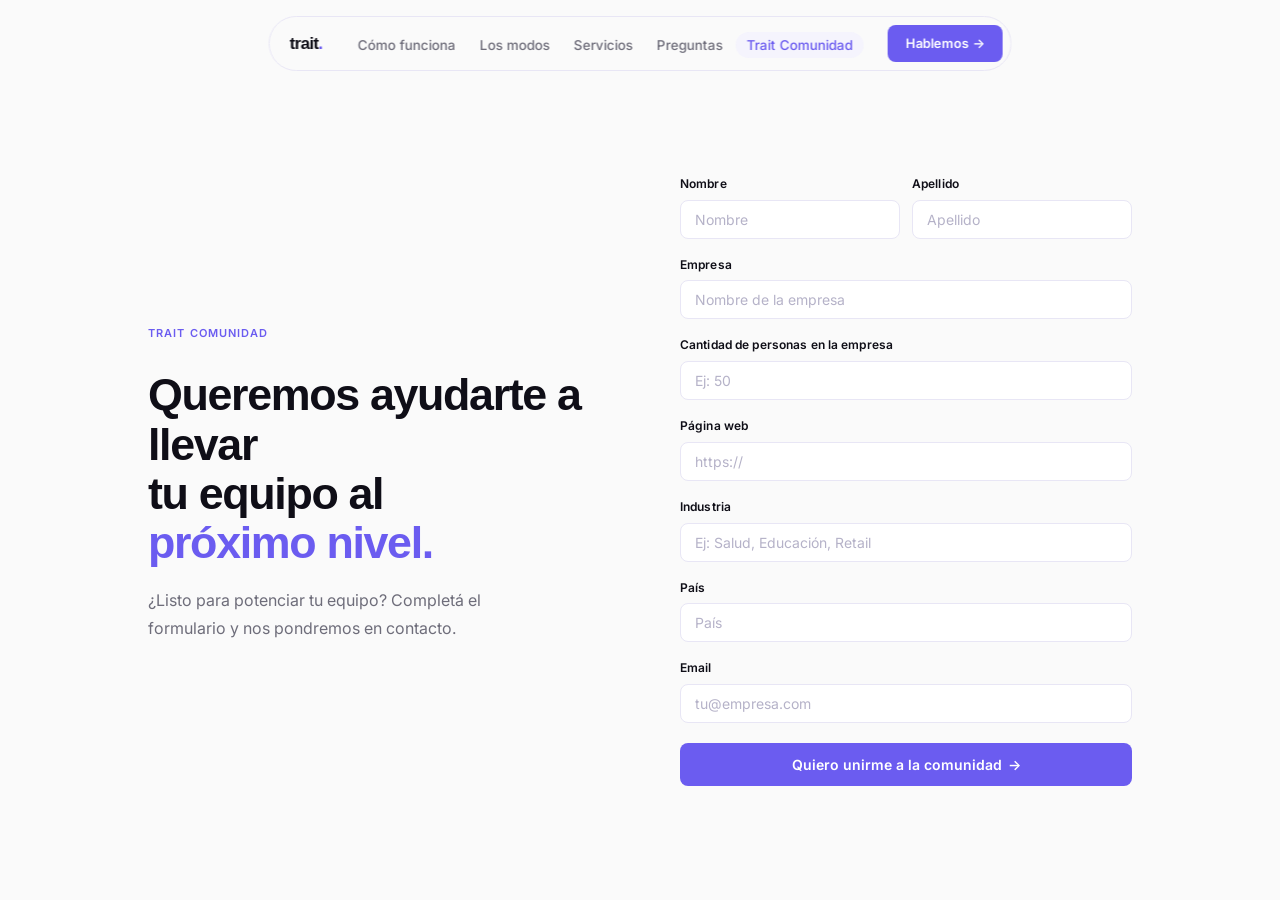
==== comunidad/index.html @ 7c03a405 "Add /comunidad page: split hero + contact form Split layout: heading/eyebrow left, 8-field form righ" ====
<!DOCTYPE html>
<html lang="es">
<head>
  <meta charset="UTF-8" />
  <meta name="viewport" content="width=device-width, initial-scale=1.0" />
  <title>Trait Comunidad</title>
  <meta name="description" content="Completá el formulario y nos ponemos en contacto para potenciar tu equipo con Trait.">
  <link rel="preconnect" href="https://fonts.googleapis.com">
  <link rel="preconnect" href="https://fonts.gstatic.com" crossorigin>
  <link href="https://api.fontshare.com/v2/css?f[]=satoshi@400,500,700,900&display=swap" rel="stylesheet">
  <link href="https://fonts.googleapis.com/css2?family=Inter:wght@400;500;600&display=swap" rel="stylesheet">
  <link rel="icon" type="image/svg+xml" href="../favicon.svg">
  <link rel="stylesheet" href="../style.css">
  <link rel="stylesheet" href="comunidad.css">
</head>
<body class="comunidad-page">

  <!-- NAV -->
  <nav id="nav">
    <div class="nav-inner">
      <a href="/" class="wordmark">trait<span>.</span></a>
      <ul class="nav-links">
        <li><a href="/#como-funciona">Cómo funciona</a></li>
        <li><a href="/#modos">Los modos</a></li>
        <li><a href="/#servicios">Servicios</a></li>
        <li><a href="/#preguntas">Preguntas</a></li>
        <li><a href="/comunidad" class="nav-link-community active">Trait Comunidad</a></li>
      </ul>
      <a href="/#cta-final" class="btn-nav-cta">Hablemos <span class="btn-arrow">→</span></a>
    </div>
  </nav>

  <!-- HERO SPLIT -->
  <main class="comunidad-hero">

    <div class="comunidad-hero__left">
      <span class="eyebrow">Trait Comunidad</span>
      <h1 class="comunidad-hero__heading">
        Queremos ayudarte a llevar<br>
        tu equipo al<br>
        <span class="accent-text">próximo nivel.</span>
      </h1>
      <p class="comunidad-hero__sub">
        ¿Listo para potenciar tu equipo? Completá el formulario
        y nos pondremos en contacto.
      </p>
    </div>

    <div class="comunidad-hero__right">
      <form class="comunidad-form" action="#" method="POST">

        <div class="form-row">
          <div class="form-group">
            <label for="nombre">Nombre</label>
            <input type="text" id="nombre" name="nombre" placeholder="Nombre" autocomplete="given-name" />
          </div>
          <div class="form-group">
            <label for="apellido">Apellido</label>
            <input type="text" id="apellido" name="apellido" placeholder="Apellido" autocomplete="family-name" />
          </div>
        </div>

        <div class="form-group">
          <label for="empresa">Empresa</label>
          <input type="text" id="empresa" name="empresa" placeholder="Nombre de la empresa" autocomplete="organization" />
        </div>

        <div class="form-group">
          <label for="personas">Cantidad de personas en la empresa</label>
          <input type="number" id="personas" name="personas" placeholder="Ej: 50" min="1" />
        </div>

        <div class="form-group">
          <label for="web">Página web</label>
          <input type="url" id="web" name="web" placeholder="https://" autocomplete="url" />
        </div>

        <div class="form-group">
          <label for="industria">Industria</label>
          <input type="text" id="industria" name="industria" placeholder="Ej: Salud, Educación, Retail" />
        </div>

        <div class="form-group">
          <label for="pais">País</label>
          <input type="text" id="pais" name="pais" placeholder="País" autocomplete="country-name" />
        </div>

        <div class="form-group">
          <label for="email">Email</label>
          <input type="email" id="email" name="email" placeholder="tu@empresa.com" autocomplete="email" />
        </div>

        <button type="submit" class="form-submit">
          Quiero unirme a la comunidad <span class="btn-arrow">→</span>
        </button>

      </form>
    </div>

  </main>

</body>
</html>
---- style.css ----
:root {
  --bg-primary:     #FAFAFA;
  --bg-surface:     #FFFFFF;
  --bg-secondary:   #F5F4FD;
  --bg-tertiary:    #ECEAFC;
  --accent:         #6B5CF0;
  --accent-mid:     #9B8EF5;
  --accent-pale:    #DDD8FB;
  --text-heading:   #0F0E17;
  --text-body:      #3D3D4E;
  --text-secondary: #6E6D7A;
  --text-disabled:  #B5B2C8;
  --border:         #E8E6F5;
  --ease-enter: cubic-bezier(0.16, 1, 0.3, 1);
  --ease-exit:  cubic-bezier(0.4, 0, 1, 1);
}

@keyframes hero-in {
  from { opacity: 0; transform: translateY(24px); }
  to   { opacity: 1; transform: translateY(0); }
}

*, *::before, *::after { box-sizing: border-box; margin: 0; padding: 0; }
html { scroll-behavior: smooth; }

body {
  background: var(--bg-primary);
  color: var(--text-body);
  font-family: 'Inter', system-ui, sans-serif;
  font-size: 16px;
  line-height: 1.65;
  -webkit-font-smoothing: antialiased;
}

/* ── TYPOGRAPHY ── */
h1, h2, h3, h4,
.wordmark, .stat-number, .servicio-card h3 {
  font-family: 'Satoshi', sans-serif;
}

h1 {
  font-size: clamp(34px, 4vw, 54px);
  font-weight: 700;
  color: var(--text-heading);
  letter-spacing: -0.03em;
  line-height: 1.1;
}
h2 {
  font-size: clamp(26px, 3vw, 38px);
  font-weight: 700;
  color: var(--text-heading);
  letter-spacing: -0.025em;
  line-height: 1.15;
  margin-bottom: 16px;
}
h3 {
  font-size: 17px;
  font-weight: 700;
  color: var(--text-heading);
  letter-spacing: -0.015em;
  line-height: 1.35;
  margin-bottom: 10px;
}

.accent-text { color: var(--accent); }

/* ── LAYOUT ── */
.container {
  max-width: 1080px;
  margin: 0 auto;
  padding: 0 48px;
}
section { padding: 96px 0; }

/* ── EYEBROW ── */
.eyebrow {
  display: inline-block;
  font-family: 'Inter', sans-serif;
  font-size: 11px;
  font-weight: 600;
  letter-spacing: 0.10em;
  text-transform: uppercase;
  color: var(--accent);
  margin-bottom: 20px;
}

.section-sub {
  font-size: 17px;
  font-weight: 400;
  color: var(--text-secondary);
  max-width: 560px;
  line-height: 1.7;
  margin-bottom: 52px;
}

/* ── FOCUS ── */
:focus-visible {
  outline: 2px solid var(--accent);
  outline-offset: 3px;
  border-radius: 4px;
}

/* ── REVEAL ── */
.reveal {
  opacity: 0;
  transform: translateY(24px);
  transition: opacity 500ms var(--ease-enter), transform 500ms var(--ease-enter);
}
.reveal.visible { opacity: 1; transform: translateY(0); }

.reveal-left {
  opacity: 0;
  transform: translateX(-20px);
  transition: opacity 500ms var(--ease-enter), transform 500ms var(--ease-enter);
}
.reveal-left.visible { opacity: 1; transform: translateX(0); }

.reveal-right {
  opacity: 0;
  transform: translateX(20px);
  transition: opacity 500ms var(--ease-enter), transform 500ms var(--ease-enter);
}
.reveal-right.visible { opacity: 1; transform: translateX(0); }

.reveal-scale {
  opacity: 0;
  transform: scale(0.97) translateY(12px);
  transition: opacity 500ms var(--ease-enter), transform 500ms var(--ease-enter);
}
.reveal-scale.visible { opacity: 1; transform: scale(1) translateY(0); }

/* ── PILLS ── */
.pill {
  display: inline-flex;
  align-items: center;
  font-family: 'Inter', sans-serif;
  font-size: 12px;
  font-weight: 600;
  border-radius: 999px;
  padding: 5px 14px;
  background: var(--bg-tertiary);
  border: 1px solid var(--accent-pale);
  color: var(--accent);
}

/* ── BUTTONS ── */
.btn-primary {
  display: inline-flex;
  align-items: center;
  gap: 6px;
  background: var(--accent);
  color: #fff;
  font-family: 'Inter', sans-serif;
  font-size: 14px;
  font-weight: 600;
  border-radius: 8px;
  padding: 12px 22px;
  text-decoration: none;
  border: none;
  cursor: pointer;
  transition: background 200ms var(--ease-enter), transform 150ms var(--ease-enter);
}
.btn-primary:hover { background: #5A4DE0; }
.btn-primary:active { transform: scale(0.97); transition-duration: 80ms; }

.btn-ghost {
  display: inline-flex;
  align-items: center;
  gap: 6px;
  background: transparent;
  color: var(--text-body);
  font-family: 'Inter', sans-serif;
  font-size: 14px;
  font-weight: 500;
  border-radius: 8px;
  padding: 11px 20px;
  text-decoration: none;
  border: 1px solid var(--border);
  cursor: pointer;
  transition: border-color 200ms var(--ease-enter), color 200ms var(--ease-enter), background 200ms var(--ease-enter);
}
.btn-ghost:hover { border-color: var(--accent-mid); color: var(--accent); background: var(--bg-secondary); }
.btn-ghost:active { transform: scale(0.97); transition-duration: 80ms; }

.btn-arrow {
  display: inline-block;
  transition: transform 200ms var(--ease-enter);
}
.btn-primary:hover .btn-arrow,
.btn-ghost:hover .btn-arrow,
.btn-nav-cta:hover .btn-arrow,
.footer-cta-link:hover .btn-arrow { transform: translateX(4px); }

/* ── NAV ── */
#nav {
  position: fixed;
  top: 16px;
  left: 50%;
  transform: translateX(-50%);
  z-index: 100;
  width: max-content;
  max-width: calc(100vw - 32px);
}
.nav-inner {
  background: rgba(250, 250, 250, 0.88);
  backdrop-filter: blur(20px);
  -webkit-backdrop-filter: blur(20px);
  border: 1px solid var(--border);
  border-radius: 999px;
  padding: 8px 8px 8px 20px;
  display: flex;
  align-items: center;
  gap: 24px;
  transition: background 300ms ease, border-color 300ms ease, box-shadow 300ms ease;
}
.wordmark {
  font-family: 'Satoshi', sans-serif;
  font-size: 17px;
  font-weight: 700;
  color: var(--text-heading);
  text-decoration: none;
  letter-spacing: -0.04em;
  flex-shrink: 0;
}
.wordmark span { color: var(--accent); }
.nav-links {
  display: flex;
  gap: 2px;
  list-style: none;
  align-items: center;
}
.nav-links a {
  font-family: 'Inter', sans-serif;
  font-size: 13.5px;
  font-weight: 500;
  color: var(--text-secondary);
  text-decoration: none;
  padding: 5px 11px;
  border-radius: 999px;
  transition: color 150ms, background 150ms;
  white-space: nowrap;
}
.nav-links a:hover { color: var(--text-heading); background: var(--bg-tertiary); }
.nav-links a.active { color: var(--accent); background: var(--bg-secondary); }
.nav-link-community { color: var(--accent) !important; }
.btn-nav-cta {
  display: inline-flex;
  align-items: center;
  gap: 4px;
  font-family: 'Inter', sans-serif;
  font-size: 13px;
  font-weight: 600;
  color: #fff;
  background: var(--accent);
  border-radius: 8px;
  padding: 8px 18px;
  text-decoration: none;
  flex-shrink: 0;
  white-space: nowrap;
  transition: background 200ms var(--ease-enter);
}
.btn-nav-cta:hover { background: #5A4DE0; }

#nav.nav-scrolled .nav-inner {
  background: rgba(255, 255, 255, 0.97);
  border-color: var(--accent-pale);
  box-shadow: 0 1px 12px rgba(15, 14, 23, 0.07);
}

/* ── HERO ── */
#hero {
  background: var(--bg-surface);
  padding-top: 112px;
  padding-bottom: 96px;
}
.hero-inner {
  max-width: 680px;
  margin: 0 auto;
  padding: 0 48px;
  text-align: center;
}
.hero-pill { margin-bottom: 28px; }
.hero-headline { margin: 0 0 24px; }
.hero-sub {
  font-size: 17px;
  font-weight: 400;
  color: var(--text-secondary);
  max-width: 520px;
  line-height: 1.7;
  margin: 0 auto 40px;
}
.hero-ctas {
  display: flex;
  gap: 10px;
  flex-wrap: wrap;
  justify-content: center;
}

.hero-pill  { animation: hero-in 500ms var(--ease-enter) 80ms both; }
.hero-line {
  display: block;
  animation: hero-in 500ms var(--ease-enter) both;
  animation-delay: calc(180ms + var(--line-index, 0) * 80ms);
}
.hero-sub  { animation: hero-in 500ms var(--ease-enter) 480ms both; }
.hero-ctas { animation: hero-in 500ms var(--ease-enter) 580ms both; }

/* ── STATS ── */
#stats {
  padding: 64px 0;
  background: var(--bg-primary);
  border-top: 1px solid var(--border);
  border-bottom: 1px solid var(--border);
}
.stats-grid {
  display: grid;
  grid-template-columns: repeat(3, 1fr);
  gap: 48px;
}
.stat-number {
  display: block;
  font-family: 'Satoshi', sans-serif;
  font-size: clamp(40px, 5vw, 56px);
  font-weight: 700;
  color: var(--accent);
  letter-spacing: -0.04em;
  line-height: 1;
  margin-bottom: 12px;
}
.stat-desc {
  font-size: 14px;
  color: var(--text-body);
  line-height: 1.6;
}

/* ── EL PROBLEMA ── */
#problema { background: var(--bg-secondary); }
#problema h2 { margin-bottom: 48px; }
.problema-cols {
  display: grid;
  grid-template-columns: 1fr 1fr;
  gap: 72px;
  align-items: start;
}
.problema-left > p {
  font-size: 16px;
  color: var(--text-body);
  line-height: 1.75;
  margin-bottom: 28px;
}

.pain-title {
  font-family: 'Inter', sans-serif;
  font-size: 11px;
  font-weight: 600;
  color: var(--text-heading);
  text-transform: uppercase;
  letter-spacing: 0.10em;
  margin-bottom: 16px;
}
.pain-list { list-style: none; }
.pain-list li {
  font-size: 15px;
  color: var(--text-body);
  line-height: 1.6;
  padding: 14px 0;
  border-bottom: 1px solid var(--border);
  display: flex;
  gap: 12px;
  align-items: flex-start;
}
.pain-list li:first-child { border-top: 1px solid var(--border); }
.pain-list li::before {
  content: "→";
  color: var(--accent);
  flex-shrink: 0;
  font-size: 12px;
  margin-top: 2px;
}

/* ── INSIGHT ── */
#insight {
  background: var(--bg-surface);
  padding: 96px 0;
}
.insight-sub {
  font-size: 17px;
  color: var(--text-secondary);
  max-width: 540px;
  line-height: 1.7;
  margin: 16px 0 52px;
}
.insight-grid {
  display: grid;
  grid-template-columns: repeat(2, 1fr);
  gap: 1px;
  margin-bottom: 24px;
  background: var(--border);
  border: 1px solid var(--border);
  border-radius: 14px;
  overflow: hidden;
}
.insight-card {
  background: var(--bg-surface);
  padding: 28px;
  transition: background 200ms;
}
.insight-card:hover { background: var(--bg-secondary); }
.insight-card h3 {
  font-family: 'Inter', sans-serif;
  font-size: 11px;
  font-weight: 600;
  color: var(--accent);
  letter-spacing: 0.10em;
  text-transform: uppercase;
  margin-bottom: 20px;
}
.insight-row { margin-bottom: 16px; }
.insight-row:last-child { margin-bottom: 0; }
.insight-label {
  font-family: 'Inter', sans-serif;
  font-size: 10px;
  font-weight: 700;
  letter-spacing: 0.08em;
  text-transform: uppercase;
  border-radius: 4px;
  padding: 3px 8px;
  display: inline-flex;
  margin-bottom: 8px;
}
.insight-label.adopta {
  background: #ECFDF5;
  color: #065F46;
  border: 1px solid #A7F3D0;
}
.insight-label.abandona {
  background: #FFF1F2;
  color: #9F1239;
  border: 1px solid #FECDD3;
}
.insight-row p {
  font-size: 14px;
  color: var(--text-body);
  line-height: 1.65;
}
.insight-conclusion {
  background: var(--bg-secondary);
  border: 1px solid var(--accent-pale);
  border-radius: 10px;
  padding: 20px 28px;
  font-family: 'Inter', sans-serif;
  font-size: 15px;
  font-weight: 500;
  color: var(--text-body);
  text-align: center;
}

/* ── CÓMO FUNCIONA ── */
#como-funciona { background: var(--bg-primary); }

.fases-timeline {
  display: flex;
  align-items: flex-start;
  gap: 0;
  margin-top: 56px;
}
.fase-step {
  flex: 1;
  display: flex;
  flex-direction: column;
  align-items: flex-start;
}
.fase-connector {
  width: 48px;
  height: 1px;
  background: var(--accent-pale);
  margin-top: 16px;
  flex-shrink: 0;
  transform-origin: left center;
  transform: scaleX(0);
  transition: transform 600ms var(--ease-enter);
}
.fases-timeline > :nth-child(2).fase-connector { transition-delay: 160ms; }
.fases-timeline > :nth-child(4).fase-connector { transition-delay: 340ms; }
.fase-connector.visible { transform: scaleX(1); }
.fase-marker {
  width: 32px;
  height: 32px;
  border-radius: 50%;
  background: var(--bg-surface);
  border: 1px solid var(--border);
  display: flex;
  align-items: center;
  justify-content: center;
  font-family: 'Satoshi', sans-serif;
  font-size: 12px;
  font-weight: 700;
  color: var(--accent);
  margin-bottom: 20px;
  flex-shrink: 0;
}
.fase-step .fase-card {
  width: 100%;
  padding: 0 32px 0 0;
}
.fase-step:last-child .fase-card { padding-right: 0; }
.fase-header { margin-bottom: 14px; }
.fase-header h3 {
  font-size: 17px;
  font-weight: 700;
  color: var(--text-heading);
  margin-bottom: 3px;
}
.fase-tiempo {
  font-family: 'Inter', sans-serif;
  font-size: 12px;
  color: var(--text-secondary);
  font-weight: 400;
}
.fase-desc {
  font-size: 14px;
  color: var(--text-body);
  line-height: 1.7;
  margin-bottom: 20px;
}
.fase-list { list-style: none; }
.fase-list li {
  font-family: 'Inter', sans-serif;
  font-size: 13px;
  color: var(--text-secondary);
  padding: 6px 0;
  display: flex;
  gap: 8px;
  align-items: flex-start;
  line-height: 1.5;
}
.fase-list li::before {
  content: "→";
  color: var(--accent);
  flex-shrink: 0;
  font-size: 11px;
  margin-top: 2px;
}

/* ── LOS MODOS ── */
#modos { background: var(--bg-secondary); }
.modos-grid {
  display: grid;
  grid-template-columns: repeat(6, 1fr);
  gap: 8px;
  margin-bottom: 20px;
}
.modo-card {
  grid-column: span 2;
  background: var(--bg-surface);
  border: 1px solid var(--border);
  border-radius: 12px;
  padding: 20px;
  display: flex;
  gap: 14px;
  align-items: flex-start;
  cursor: default;
  transition: transform 200ms var(--ease-enter),
              box-shadow 200ms ease,
              border-color 200ms ease;
}
.modo-card:nth-child(4) { grid-column: 2 / span 2; }
.modo-card:hover {
  transform: translateY(-2px);
  box-shadow: 0 8px 20px rgba(15, 14, 23, 0.06);
  border-color: var(--accent-pale);
}
.modo-featured {
  background: var(--bg-tertiary);
  border-color: var(--accent-mid);
}
.modo-featured:hover {
  transform: translateY(-2px);
  box-shadow: 0 8px 20px rgba(15, 14, 23, 0.06);
  border-color: var(--accent);
}
.modo-dot {
  width: 8px;
  height: 8px;
  border-radius: 50%;
  background: var(--accent-pale);
  border: 1.5px solid var(--accent-mid);
  flex-shrink: 0;
  margin-top: 5px;
}
.modo-featured .modo-dot {
  background: var(--accent);
  border-color: var(--accent);
}
.modo-num {
  display: block;
  font-family: 'Inter', sans-serif;
  font-size: 11px;
  font-weight: 600;
  color: var(--accent);
  letter-spacing: 0.06em;
  text-transform: uppercase;
  margin-bottom: 6px;
}
.modo-content p {
  font-size: 14px;
  color: var(--text-body);
  line-height: 1.6;
}
.modo-nota {
  display: block;
  font-family: 'Inter', sans-serif;
  font-size: 11px;
  color: var(--text-secondary);
  margin-top: 10px;
  font-style: italic;
}
.modos-footer {
  font-family: 'Inter', sans-serif;
  font-size: 13px;
  color: var(--text-secondary);
  text-align: center;
  padding: 14px 0;
  border-top: 1px solid var(--border);
}

/* ── PARA LÍDERES ── */
#lideres { background: var(--bg-surface); }
.lideres-layout {
  display: grid;
  grid-template-columns: 1fr 1fr;
  gap: 64px;
  align-items: start;
  margin-top: 48px;
}
.sombra-card {
  background: var(--bg-primary);
  border: 1px solid var(--border);
  border-radius: 12px;
  padding: 32px;
}
.sombra-title {
  font-family: 'Satoshi', sans-serif;
  font-size: 16px;
  font-weight: 700;
  color: var(--text-heading);
  margin-bottom: 24px;
}
.sombra-item {
  padding: 16px 0;
  border-bottom: 1px solid var(--border);
}
.sombra-item:last-child { border-bottom: none; }
.sombra-modo {
  display: block;
  font-family: 'Inter', sans-serif;
  font-size: 11px;
  font-weight: 600;
  color: var(--accent);
  text-transform: uppercase;
  letter-spacing: 0.08em;
  margin-bottom: 4px;
}
.sombra-item p {
  font-size: 14px;
  color: var(--text-body);
  line-height: 1.6;
}
.lideres-text { display: flex; flex-direction: column; gap: 20px; }
.lideres-text p {
  font-size: 16px;
  color: var(--text-body);
  line-height: 1.75;
}

/* ── SERVICIOS ── */
#servicios { background: var(--bg-secondary); }
.servicios-grid {
  display: grid;
  grid-template-columns: 1fr 1fr;
  gap: 12px;
  margin-top: 48px;
}
.servicio-card {
  background: var(--bg-surface);
  border: 1px solid var(--border);
  border-radius: 12px;
  padding: 32px;
  transition: border-color 200ms, box-shadow 200ms;
}
.servicio-card:hover {
  border-color: var(--accent-pale);
  box-shadow: 0 4px 16px rgba(15, 14, 23, 0.05);
}
.servicio-badge {
  display: inline-flex;
  align-items: center;
  font-family: 'Inter', sans-serif;
  font-size: 11px;
  font-weight: 600;
  border-radius: 4px;
  padding: 4px 10px;
  margin-bottom: 18px;
}
.badge-entry {
  background: var(--bg-tertiary);
  color: var(--accent);
  border: 1px solid var(--accent-pale);
}
.badge-lideres {
  background: var(--bg-primary);
  color: var(--text-secondary);
  border: 1px solid var(--border);
}
.servicio-card h3 {
  font-size: 22px;
  font-weight: 700;
  color: var(--text-heading);
  margin-bottom: 10px;
}
.servicio-desc {
  font-size: 14px;
  color: var(--text-body);
  line-height: 1.65;
  margin-bottom: 24px;
}
.servicio-list { list-style: none; margin-bottom: 24px; }
.servicio-list li {
  font-family: 'Inter', sans-serif;
  font-size: 14px;
  color: var(--text-body);
  padding: 9px 0;
  border-bottom: 1px solid var(--border);
  display: flex;
  gap: 10px;
  align-items: flex-start;
  line-height: 1.5;
}
.servicio-list li:first-child { border-top: 1px solid var(--border); }
.servicio-list li::before {
  content: "→";
  color: var(--accent);
  flex-shrink: 0;
  font-size: 11px;
  margin-top: 2px;
}

/* ── FAQ ── */
#preguntas { background: var(--bg-surface); }
.faq-list { margin-top: 48px; }
.faq-item { border-bottom: 1px solid var(--border); }
.faq-item:first-child { border-top: 1px solid var(--border); }
.faq-q {
  width: 100%;
  display: flex;
  align-items: center;
  justify-content: space-between;
  gap: 24px;
  padding: 20px 0;
  font-family: 'Inter', sans-serif;
  font-size: 16px;
  font-weight: 500;
  color: var(--text-heading);
  background: none;
  border: none;
  cursor: pointer;
  text-align: left;
  letter-spacing: -0.01em;
  transition: color 200ms;
}
.faq-q:hover { color: var(--accent); }
.faq-icon {
  font-size: 20px;
  font-weight: 300;
  color: var(--text-disabled);
  flex-shrink: 0;
  transition: transform 350ms var(--ease-enter), color 200ms;
  line-height: 1;
  font-family: 'Inter', sans-serif;
}
.faq-item.open .faq-icon { transform: rotate(45deg); color: var(--accent); }
.faq-a {
  display: grid;
  grid-template-rows: 0fr;
  overflow: hidden;
  transition: grid-template-rows 350ms var(--ease-enter);
}
.faq-a > div {
  overflow: hidden;
  font-family: 'Inter', sans-serif;
  font-size: 15px;
  color: var(--text-body);
  line-height: 1.75;
  padding-bottom: 0;
  max-width: 680px;
  transition: padding-bottom 350ms var(--ease-enter);
}
.faq-item.open .faq-a { grid-template-rows: 1fr; }
.faq-item.open .faq-a > div { padding-bottom: 24px; }

/* ── CTA FINAL ── */
#cta-final {
  background: var(--bg-secondary);
  padding: 112px 0;
}
.cta-container {
  display: flex;
  flex-direction: column;
  align-items: center;
  text-align: center;
}
.cta-sub {
  font-size: 17px;
  color: var(--text-secondary);
  max-width: 460px;
  line-height: 1.7;
  margin-bottom: 40px;
}
.cta-actions {
  display: flex;
  gap: 10px;
  flex-wrap: wrap;
  justify-content: center;
}

/* ── FOOTER ── */
footer {
  background: #0F0E17;
  padding: 64px 0 32px;
}
.footer-main {
  max-width: 1080px;
  margin: 0 auto;
  padding: 0 48px;
  display: grid;
  grid-template-columns: 1.6fr 1fr 0.9fr;
  gap: 64px;
  margin-bottom: 56px;
}
.footer-wordmark {
  font-family: 'Satoshi', sans-serif;
  font-size: 18px;
  font-weight: 700;
  color: #fff;
  text-decoration: none;
  letter-spacing: -0.04em;
  display: inline-block;
  margin-bottom: 10px;
}
.footer-wordmark span { color: var(--accent); }
.footer-tagline {
  font-family: 'Inter', sans-serif;
  font-size: 13px;
  color: rgba(255, 255, 255, 0.4);
  line-height: 1.65;
  margin-bottom: 22px;
}
.footer-cta-link {
  font-family: 'Inter', sans-serif;
  font-size: 14px;
  font-weight: 500;
  color: rgba(255, 255, 255, 0.75);
  text-decoration: none;
  transition: color 200ms;
}
.footer-cta-link:hover { color: #fff; }
.footer-nav { display: flex; gap: 48px; }
.footer-nav-col ul { list-style: none; }
.footer-nav-title {
  font-family: 'Inter', sans-serif;
  font-size: 11px;
  font-weight: 600;
  letter-spacing: 0.10em;
  text-transform: uppercase;
  color: rgba(255, 255, 255, 0.45);
  margin-bottom: 16px;
}
.footer-nav-col li { margin-bottom: 10px; }
.footer-nav-col a {
  font-family: 'Inter', sans-serif;
  font-size: 13px;
  color: rgba(255, 255, 255, 0.4);
  text-decoration: none;
  transition: color 200ms;
}
.footer-nav-col a:hover { color: #fff; }
.footer-social-icons {
  display: flex;
  gap: 8px;
  margin-top: 4px;
}
.social-icon {
  width: 36px;
  height: 36px;
  background: rgba(255, 255, 255, 0.07);
  border: 1px solid rgba(255, 255, 255, 0.1);
  border-radius: 8px;
  display: flex;
  align-items: center;
  justify-content: center;
  flex-shrink: 0;
  transition: background 200ms var(--ease-enter), border-color 200ms;
}
.social-icon:hover { background: rgba(255, 255, 255, 0.13); border-color: rgba(255, 255, 255, 0.2); }
.social-icon svg { width: 16px; height: 16px; fill: rgba(255, 255, 255, 0.65); display: block; }
.footer-bottom {
  max-width: 1080px;
  margin: 0 auto;
  padding: 24px 48px 0;
  border-top: 1px solid rgba(255, 255, 255, 0.07);
  text-align: center;
}
.footer-bottom p {
  font-family: 'Inter', sans-serif;
  font-size: 13px;
  color: rgba(255, 255, 255, 0.22);
}

/* ── RESPONSIVE ── */
@media (max-width: 1024px) {
  .lideres-layout { grid-template-columns: 1fr; gap: 40px; }
  .problema-cols { gap: 48px; }
}

@media (max-width: 768px) {
  .nav-links { display: none; }
  section { padding: 72px 0; }
  #hero { padding-top: 100px; padding-bottom: 72px; }
  .container, .hero-inner { padding-left: 20px; padding-right: 20px; }
  .nav-inner { padding: 8px 8px 8px 16px; gap: 12px; }
  .stats-grid { grid-template-columns: 1fr; gap: 0; }
  .stat-item {
    padding: 24px 0;
    border-bottom: 1px solid var(--border);
  }
  .stat-item:first-child { border-top: 1px solid var(--border); }
  .problema-cols { grid-template-columns: 1fr; gap: 36px; }
  .insight-grid { grid-template-columns: 1fr; }
  .fases-timeline { flex-direction: column; gap: 0; }
  .fase-connector { width: 1px; height: 24px; margin: 0 0 0 15px; }
  .fase-step .fase-card { padding: 0; }
  .modos-grid { grid-template-columns: 1fr 1fr; gap: 8px; }
  .modos-grid .modo-card { grid-column: span 1; }
  .modos-grid .modo-card:nth-child(4) { grid-column: span 1; }
  .modos-grid .modo-card.modo-featured { grid-column: 1 / -1; }
  .servicios-grid { grid-template-columns: 1fr; }
  .lideres-layout { grid-template-columns: 1fr; }
  .hero-ctas { flex-direction: column; align-items: stretch; }
  .hero-ctas .btn-primary, .hero-ctas .btn-ghost { justify-content: center; }
  .footer-main { grid-template-columns: 1fr; gap: 40px; padding: 0 20px; }
  .footer-nav { gap: 32px; }
  .footer-bottom { padding: 24px 20px 0; }
}

@media (prefers-reduced-motion: reduce) {
  *, *::before, *::after {
    animation-duration: 0.01ms !important;
    animation-iteration-count: 1 !important;
    transition-duration: 0.01ms !important;
  }
  .reveal, .reveal-left, .reveal-right, .reveal-scale {
    opacity: 1 !important;
    transform: none !important;
  }
  .fase-connector { transform: scaleX(1) !important; }
  .hero-pill, .hero-line, .hero-sub, .hero-ctas {
    animation: none !important;
    opacity: 1 !important;
    transform: none !important;
  }
}
---- comunidad/comunidad.css ----
/* ── COMUNIDAD PAGE ── */

.comunidad-hero {
  min-height: 100vh;
  display: grid;
  grid-template-columns: 1fr 1fr;
  gap: 80px;
  max-width: 1080px;
  margin: 0 auto;
  padding: 140px 48px 80px;
  align-items: center;
}

/* ── LEFT: TEXT ── */
.comunidad-hero__left { min-width: 0; }

.comunidad-hero__heading {
  font-family: 'Satoshi', sans-serif;
  font-size: clamp(32px, 3.5vw, 50px);
  font-weight: 700;
  color: var(--text-heading);
  letter-spacing: -0.03em;
  line-height: 1.1;
  margin: 8px 0 20px;
}

.comunidad-hero__sub {
  font-size: 16px;
  color: var(--text-secondary);
  line-height: 1.7;
  max-width: 380px;
}

/* ── RIGHT: FORM ── */
.comunidad-hero__right { min-width: 0; }

.comunidad-form {
  display: flex;
  flex-direction: column;
  gap: 16px;
}

.form-row {
  display: grid;
  grid-template-columns: 1fr 1fr;
  gap: 12px;
}

.form-group {
  display: flex;
  flex-direction: column;
  gap: 6px;
}

.form-group label {
  font-family: 'Inter', sans-serif;
  font-size: 12px;
  font-weight: 600;
  color: var(--text-heading);
  letter-spacing: 0.01em;
}

.form-group input {
  font-family: 'Inter', sans-serif;
  font-size: 14px;
  color: var(--text-body);
  background: var(--bg-surface);
  border: 1px solid var(--border);
  border-radius: 8px;
  padding: 10px 14px;
  transition: border-color 200ms var(--ease-enter), box-shadow 200ms var(--ease-enter);
  outline: none;
  width: 100%;
}

.form-group input::placeholder {
  color: var(--text-disabled);
}

.form-group input:focus {
  border-color: var(--accent-mid);
  box-shadow: 0 0 0 3px rgba(107, 92, 240, 0.10);
}

.form-submit {
  display: inline-flex;
  align-items: center;
  justify-content: center;
  gap: 6px;
  background: var(--accent);
  color: #fff;
  font-family: 'Inter', sans-serif;
  font-size: 14px;
  font-weight: 600;
  border-radius: 8px;
  padding: 13px 24px;
  border: none;
  cursor: pointer;
  margin-top: 4px;
  transition: background 200ms var(--ease-enter), transform 150ms var(--ease-enter);
}

.form-submit:hover { background: #5A4DE0; }
.form-submit:active { transform: scale(0.98); }

/* ── RESPONSIVE ── */
@media (max-width: 768px) {
  .comunidad-hero {
    grid-template-columns: 1fr;
    gap: 48px;
    padding: 112px 20px 64px;
  }
  .comunidad-hero__sub { max-width: 100%; }
  .form-row { grid-template-columns: 1fr; gap: 16px; }
}
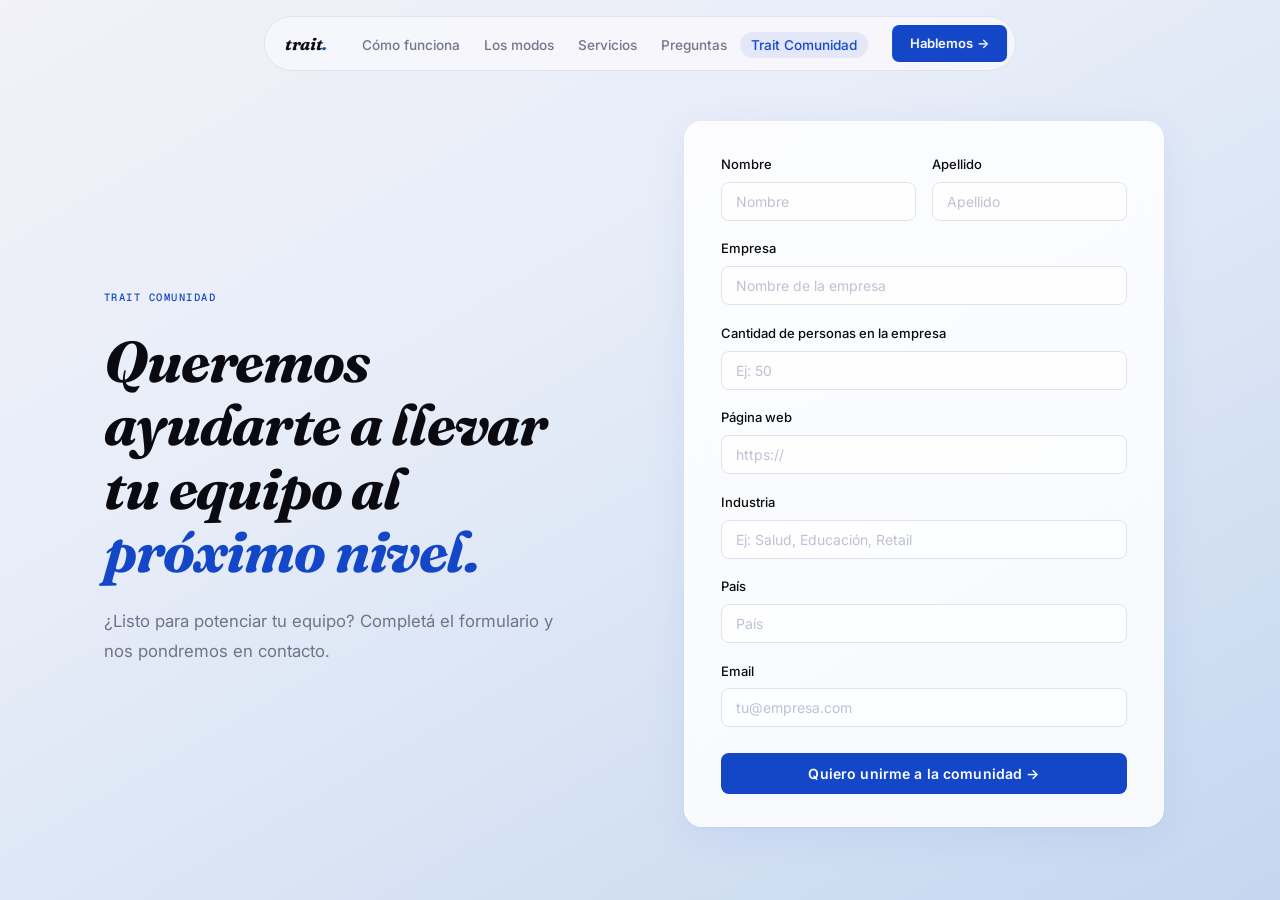
==== commit dd42f6fb: "Apply Director de Diseño design system upgrade - Typography: Fraunces (serif headlines, italic) + Ge" ====
--- a/comunidad/index.html
+++ b/comunidad/index.html
@@ -7,8 +7,7 @@
   <meta name="description" content="Completá el formulario y nos ponemos en contacto para potenciar tu equipo con Trait.">
   <link rel="preconnect" href="https://fonts.googleapis.com">
   <link rel="preconnect" href="https://fonts.gstatic.com" crossorigin>
-  <link href="https://api.fontshare.com/v2/css?f[]=satoshi@400,500,700,900&display=swap" rel="stylesheet">
-  <link href="https://fonts.googleapis.com/css2?family=Inter:wght@400;500;600&display=swap" rel="stylesheet">
+  <link href="https://fonts.googleapis.com/css2?family=Fraunces:ital,opsz,wght@0,9..144,400;0,9..144,600;0,9..144,700;1,9..144,400;1,9..144,600;1,9..144,700&family=Geist+Mono:wght@400;500;600&family=Inter:wght@400;500;600&display=swap" rel="stylesheet">
   <link rel="icon" type="image/svg+xml" href="../favicon.svg">
   <link rel="stylesheet" href="../style.css">
   <link rel="stylesheet" href="comunidad.css">
--- a/style.css
+++ b/style.css
@@ -1,197 +1,223 @@
+/* ══════════════════════════════════════════════════
+   DESIGN TOKENS
+══════════════════════════════════════════════════ */
 :root {
-  --bg-primary:     #FAFAFA;
-  --bg-surface:     #FFFFFF;
-  --bg-secondary:   #F5F4FD;
-  --bg-tertiary:    #ECEAFC;
-  --accent:         #6B5CF0;
-  --accent-mid:     #9B8EF5;
-  --accent-pale:    #DDD8FB;
-  --text-heading:   #0F0E17;
-  --text-body:      #3D3D4E;
-  --text-secondary: #6E6D7A;
-  --text-disabled:  #B5B2C8;
-  --border:         #E8E6F5;
+  /* Fonts */
+  --font-serif: 'Fraunces', Georgia, serif;
+  --font-sans:  'Inter', system-ui, -apple-system, sans-serif;
+  --font-mono:  'Geist Mono', 'Courier New', monospace;
+
+  /* Backgrounds — cold grayscale */
+  --bg-white:   #FFFFFF;
+  --bg-faint:   #F8F8FC;
+  --bg-light:   #F2F2F8;
+  --bg-dark:    #0C0C12;
+
+  /* Text */
+  --text-primary:   #0A0A10;
+  --text-body:      #42425A;
+  --text-secondary: #72728A;
+  --text-disabled:  #A8A8C0;
+
+  /* Text on dark */
+  --on-dark:        rgba(255,255,255,0.90);
+  --on-dark-muted:  rgba(255,255,255,0.42);
+  --on-dark-dim:    rgba(255,255,255,0.20);
+  --on-dark-border: rgba(255,255,255,0.07);
+
+  /* Borders */
+  --border:       #E2E2EE;
+  --border-faint: #EEEEF6;
+
+  /* Accent — corporate blue, CTAs only */
+  --accent:       #1347C8;
+  --accent-dim:   #6B9BF5;
+  --accent-hover: #0F3DB0;
+  --accent-pale:  rgba(19, 71, 200, 0.08);
+
+  /* Motion */
   --ease-enter: cubic-bezier(0.16, 1, 0.3, 1);
   --ease-exit:  cubic-bezier(0.4, 0, 1, 1);
 }
 
-@keyframes hero-in {
-  from { opacity: 0; transform: translateY(24px); }
-  to   { opacity: 1; transform: translateY(0); }
-}
-
+/* ══════════════════════════════════════════════════
+   RESET
+══════════════════════════════════════════════════ */
 *, *::before, *::after { box-sizing: border-box; margin: 0; padding: 0; }
 html { scroll-behavior: smooth; }
-
 body {
-  background: var(--bg-primary);
+  background: var(--bg-white);
   color: var(--text-body);
-  font-family: 'Inter', system-ui, sans-serif;
+  font-family: var(--font-sans);
   font-size: 16px;
   line-height: 1.65;
   -webkit-font-smoothing: antialiased;
-}
-
-/* ── TYPOGRAPHY ── */
-h1, h2, h3, h4,
-.wordmark, .stat-number, .servicio-card h3 {
-  font-family: 'Satoshi', sans-serif;
-}
-
+  -moz-osx-font-smoothing: grayscale;
+}
+
+/* ══════════════════════════════════════════════════
+   TYPOGRAPHY
+══════════════════════════════════════════════════ */
 h1 {
-  font-size: clamp(34px, 4vw, 54px);
+  font-family: var(--font-serif);
+  font-optical-sizing: auto;
+  font-size: clamp(52px, 7vw, 96px);
   font-weight: 700;
-  color: var(--text-heading);
-  letter-spacing: -0.03em;
+  font-style: italic;
+  color: var(--text-primary);
+  letter-spacing: -0.015em;
+  line-height: 1.0;
+}
+h2 {
+  font-family: var(--font-serif);
+  font-optical-sizing: auto;
+  font-size: clamp(32px, 4vw, 54px);
+  font-weight: 700;
+  font-style: normal;
+  color: var(--text-primary);
+  letter-spacing: -0.01em;
   line-height: 1.1;
 }
-h2 {
-  font-size: clamp(26px, 3vw, 38px);
-  font-weight: 700;
-  color: var(--text-heading);
-  letter-spacing: -0.025em;
-  line-height: 1.15;
-  margin-bottom: 16px;
-}
 h3 {
-  font-size: 17px;
-  font-weight: 700;
-  color: var(--text-heading);
-  letter-spacing: -0.015em;
-  line-height: 1.35;
-  margin-bottom: 10px;
-}
-
-.accent-text { color: var(--accent); }
-
-/* ── LAYOUT ── */
+  font-family: var(--font-sans);
+  font-size: 18px;
+  font-weight: 600;
+  color: var(--text-primary);
+  letter-spacing: -0.01em;
+  line-height: 1.3;
+  margin-bottom: 8px;
+}
+
+.accent-text      { color: var(--accent); }
+.text-accent-light { color: var(--accent-dim); }
+
+/* ══════════════════════════════════════════════════
+   LAYOUT
+══════════════════════════════════════════════════ */
 .container {
   max-width: 1080px;
   margin: 0 auto;
-  padding: 0 48px;
-}
-section { padding: 96px 0; }
-
-/* ── EYEBROW ── */
+  padding: 0 64px;
+}
+section { padding: 160px 0; }
+
+/* ══════════════════════════════════════════════════
+   LABELS / EYEBROWS — Geist Mono
+══════════════════════════════════════════════════ */
 .eyebrow {
   display: inline-block;
-  font-family: 'Inter', sans-serif;
-  font-size: 11px;
-  font-weight: 600;
-  letter-spacing: 0.10em;
+  font-family: var(--font-mono);
+  font-size: 10.5px;
+  font-weight: 500;
+  letter-spacing: 0.14em;
   text-transform: uppercase;
   color: var(--accent);
-  margin-bottom: 20px;
-}
-
-.section-sub {
-  font-size: 17px;
-  font-weight: 400;
-  color: var(--text-secondary);
-  max-width: 560px;
-  line-height: 1.7;
-  margin-bottom: 52px;
-}
-
-/* ── FOCUS ── */
+  margin-bottom: 24px;
+}
+.section-tag-light {
+  display: inline-block;
+  font-family: var(--font-mono);
+  font-size: 10.5px;
+  font-weight: 500;
+  letter-spacing: 0.14em;
+  text-transform: uppercase;
+  color: var(--on-dark-muted);
+  margin-bottom: 28px;
+}
+
+/* ══════════════════════════════════════════════════
+   FOCUS
+══════════════════════════════════════════════════ */
 :focus-visible {
   outline: 2px solid var(--accent);
   outline-offset: 3px;
-  border-radius: 4px;
-}
-
-/* ── REVEAL ── */
+  border-radius: 3px;
+}
+
+/* ══════════════════════════════════════════════════
+   ANIMATIONS
+══════════════════════════════════════════════════ */
+@keyframes hero-in {
+  from { opacity: 0; transform: translateY(32px); }
+  to   { opacity: 1; transform: translateY(0); }
+}
+
 .reveal {
   opacity: 0;
   transform: translateY(24px);
-  transition: opacity 500ms var(--ease-enter), transform 500ms var(--ease-enter);
+  transition: opacity 700ms var(--ease-enter), transform 700ms var(--ease-enter);
 }
 .reveal.visible { opacity: 1; transform: translateY(0); }
 
 .reveal-left {
   opacity: 0;
-  transform: translateX(-20px);
-  transition: opacity 500ms var(--ease-enter), transform 500ms var(--ease-enter);
+  transform: translateX(-24px);
+  transition: opacity 700ms var(--ease-enter), transform 700ms var(--ease-enter);
 }
 .reveal-left.visible { opacity: 1; transform: translateX(0); }
 
 .reveal-right {
   opacity: 0;
-  transform: translateX(20px);
-  transition: opacity 500ms var(--ease-enter), transform 500ms var(--ease-enter);
+  transform: translateX(24px);
+  transition: opacity 700ms var(--ease-enter), transform 700ms var(--ease-enter);
 }
 .reveal-right.visible { opacity: 1; transform: translateX(0); }
 
-.reveal-scale {
-  opacity: 0;
-  transform: scale(0.97) translateY(12px);
-  transition: opacity 500ms var(--ease-enter), transform 500ms var(--ease-enter);
-}
-.reveal-scale.visible { opacity: 1; transform: scale(1) translateY(0); }
-
-/* ── PILLS ── */
-.pill {
-  display: inline-flex;
-  align-items: center;
-  font-family: 'Inter', sans-serif;
-  font-size: 12px;
-  font-weight: 600;
-  border-radius: 999px;
-  padding: 5px 14px;
-  background: var(--bg-tertiary);
-  border: 1px solid var(--accent-pale);
-  color: var(--accent);
-}
-
-/* ── BUTTONS ── */
+/* ══════════════════════════════════════════════════
+   BUTTONS
+══════════════════════════════════════════════════ */
 .btn-primary {
   display: inline-flex;
   align-items: center;
-  gap: 6px;
+  gap: 8px;
   background: var(--accent);
   color: #fff;
-  font-family: 'Inter', sans-serif;
+  font-family: var(--font-sans);
   font-size: 14px;
   font-weight: 600;
-  border-radius: 8px;
-  padding: 12px 22px;
+  letter-spacing: 0.01em;
+  border-radius: 7px;
+  padding: 13px 24px;
   text-decoration: none;
   border: none;
   cursor: pointer;
   transition: background 200ms var(--ease-enter), transform 150ms var(--ease-enter);
 }
-.btn-primary:hover { background: #5A4DE0; }
-.btn-primary:active { transform: scale(0.97); transition-duration: 80ms; }
+.btn-primary:hover { background: var(--accent-hover); }
+.btn-primary:active { transform: scale(0.97); }
 
 .btn-ghost {
   display: inline-flex;
   align-items: center;
-  gap: 6px;
+  gap: 8px;
   background: transparent;
-  color: var(--text-body);
-  font-family: 'Inter', sans-serif;
+  color: var(--text-secondary);
+  font-family: var(--font-sans);
   font-size: 14px;
   font-weight: 500;
-  border-radius: 8px;
-  padding: 11px 20px;
+  border-radius: 7px;
+  padding: 12px 22px;
   text-decoration: none;
   border: 1px solid var(--border);
   cursor: pointer;
-  transition: border-color 200ms var(--ease-enter), color 200ms var(--ease-enter), background 200ms var(--ease-enter);
-}
-.btn-ghost:hover { border-color: var(--accent-mid); color: var(--accent); background: var(--bg-secondary); }
-.btn-ghost:active { transform: scale(0.97); transition-duration: 80ms; }
+  transition: border-color 200ms var(--ease-enter), color 200ms var(--ease-enter);
+}
+.btn-ghost:hover { border-color: var(--text-primary); color: var(--text-primary); }
+.btn-ghost:active { transform: scale(0.97); }
 
 .btn-arrow {
   display: inline-block;
-  transition: transform 200ms var(--ease-enter);
+  transition: transform 220ms var(--ease-enter);
 }
 .btn-primary:hover .btn-arrow,
 .btn-ghost:hover .btn-arrow,
 .btn-nav-cta:hover .btn-arrow,
-.footer-cta-link:hover .btn-arrow { transform: translateX(4px); }
-
-/* ── NAV ── */
+.footer-demo:hover .btn-arrow,
+.comunidad-btn:hover .btn-arrow { transform: translateX(4px); }
+
+/* ══════════════════════════════════════════════════
+   NAV
+══════════════════════════════════════════════════ */
 #nav {
   position: fixed;
   top: 16px;
@@ -202,24 +228,25 @@
   max-width: calc(100vw - 32px);
 }
 .nav-inner {
-  background: rgba(250, 250, 250, 0.88);
-  backdrop-filter: blur(20px);
-  -webkit-backdrop-filter: blur(20px);
+  background: rgba(248,248,252,0.88);
+  backdrop-filter: blur(24px);
+  -webkit-backdrop-filter: blur(24px);
   border: 1px solid var(--border);
   border-radius: 999px;
   padding: 8px 8px 8px 20px;
   display: flex;
   align-items: center;
   gap: 24px;
-  transition: background 300ms ease, border-color 300ms ease, box-shadow 300ms ease;
+  transition: background 300ms ease, box-shadow 300ms ease;
 }
 .wordmark {
-  font-family: 'Satoshi', sans-serif;
+  font-family: var(--font-serif);
   font-size: 17px;
   font-weight: 700;
-  color: var(--text-heading);
-  text-decoration: none;
-  letter-spacing: -0.04em;
+  font-style: italic;
+  color: var(--text-primary);
+  text-decoration: none;
+  letter-spacing: -0.02em;
   flex-shrink: 0;
 }
 .wordmark span { color: var(--accent); }
@@ -230,7 +257,7 @@
   align-items: center;
 }
 .nav-links a {
-  font-family: 'Inter', sans-serif;
+  font-family: var(--font-sans);
   font-size: 13.5px;
   font-weight: 500;
   color: var(--text-secondary);
@@ -240,732 +267,560 @@
   transition: color 150ms, background 150ms;
   white-space: nowrap;
 }
-.nav-links a:hover { color: var(--text-heading); background: var(--bg-tertiary); }
-.nav-links a.active { color: var(--accent); background: var(--bg-secondary); }
-.nav-link-community { color: var(--accent) !important; }
+.nav-links a:hover { color: var(--text-primary); background: var(--bg-light); }
+.nav-links a.active { color: var(--accent); background: var(--accent-pale); }
+.nav-link-community {
+  font-family: var(--font-sans);
+  font-size: 13.5px;
+  font-weight: 500;
+  color: var(--text-secondary);
+  text-decoration: none;
+  padding: 5px 11px;
+  border-radius: 999px;
+  transition: color 150ms, background 150ms;
+  white-space: nowrap;
+}
+.nav-link-community:hover { color: var(--accent); background: var(--accent-pale); }
+.nav-link-community.active { color: var(--accent); background: var(--accent-pale); }
 .btn-nav-cta {
   display: inline-flex;
   align-items: center;
   gap: 4px;
-  font-family: 'Inter', sans-serif;
+  font-family: var(--font-sans);
   font-size: 13px;
   font-weight: 600;
   color: #fff;
   background: var(--accent);
-  border-radius: 8px;
+  border-radius: 7px;
   padding: 8px 18px;
   text-decoration: none;
   flex-shrink: 0;
   white-space: nowrap;
   transition: background 200ms var(--ease-enter);
 }
-.btn-nav-cta:hover { background: #5A4DE0; }
-
+.btn-nav-cta:hover { background: var(--accent-hover); }
 #nav.nav-scrolled .nav-inner {
-  background: rgba(255, 255, 255, 0.97);
-  border-color: var(--accent-pale);
-  box-shadow: 0 1px 12px rgba(15, 14, 23, 0.07);
-}
-
-/* ── HERO ── */
+  background: rgba(255,255,255,0.97);
+  box-shadow: 0 1px 20px rgba(10,10,16,0.06);
+}
+
+/* ══════════════════════════════════════════════════
+   SECTION VARIANTS
+══════════════════════════════════════════════════ */
+.section-dark {
+  background: var(--bg-dark);
+}
+.section-dark h2 {
+  color: var(--on-dark);
+  font-style: italic;
+}
+.section-dark h3 {
+  color: var(--on-dark);
+}
+
+/* ══════════════════════════════════════════════════
+   1. HERO
+══════════════════════════════════════════════════ */
 #hero {
-  background: var(--bg-surface);
-  padding-top: 112px;
-  padding-bottom: 96px;
+  background: var(--bg-faint);
+  min-height: 100vh;
+  display: flex;
+  align-items: stretch;
 }
 .hero-inner {
-  max-width: 680px;
+  max-width: 1080px;
+  width: 100%;
   margin: 0 auto;
-  padding: 0 48px;
-  text-align: center;
-}
-.hero-pill { margin-bottom: 28px; }
-.hero-headline { margin: 0 0 24px; }
+  padding: 180px 64px 112px;
+  display: flex;
+  flex-direction: column;
+  justify-content: space-between;
+}
+
+/* Parallax container — JS animates transform */
+.hero-content {
+  will-change: transform;
+}
+
+.hero-tag {
+  display: inline-block;
+  font-family: var(--font-mono);
+  font-size: 10px;
+  font-weight: 500;
+  letter-spacing: 0.18em;
+  text-transform: uppercase;
+  color: var(--text-disabled);
+  margin-bottom: 40px;
+  animation: hero-in 500ms var(--ease-enter) 60ms both;
+}
+.hero-headline { margin: 0; }
+.hero-line {
+  display: block;
+  animation: hero-in 680ms var(--ease-enter) both;
+  animation-delay: calc(130ms + var(--line-index, 0) * 110ms);
+}
+
+.hero-foot {
+  display: flex;
+  align-items: flex-end;
+  gap: 72px;
+  animation: hero-in 680ms var(--ease-enter) 560ms both;
+}
 .hero-sub {
   font-size: 17px;
+  color: var(--text-secondary);
+  line-height: 1.75;
+  max-width: 360px;
   font-weight: 400;
-  color: var(--text-secondary);
-  max-width: 520px;
-  line-height: 1.7;
-  margin: 0 auto 40px;
 }
 .hero-ctas {
   display: flex;
   gap: 10px;
   flex-wrap: wrap;
-  justify-content: center;
-}
-
-.hero-pill  { animation: hero-in 500ms var(--ease-enter) 80ms both; }
-.hero-line {
+  flex-shrink: 0;
+}
+
+/* ══════════════════════════════════════════════════
+   2. QUÉ ES TRAIT
+══════════════════════════════════════════════════ */
+#que-es {
+  background: var(--bg-white);
+  padding-top: 120px;
+}
+.que-es-layout {
+  display: grid;
+  grid-template-columns: 1fr 1fr;
+  gap: 100px;
+  align-items: start;
+}
+.que-es-left h2 {
+  position: sticky;
+  top: 120px;
+  font-style: italic;
+}
+.que-es-right { padding-top: 8px; }
+.que-es-right p {
+  font-size: 19px;
+  color: var(--text-body);
+  line-height: 1.82;
+  font-weight: 400;
+}
+
+/* ══════════════════════════════════════════════════
+   3. PROBLEMA — dark
+══════════════════════════════════════════════════ */
+#problema { padding: 120px 0 140px; }
+.problema-heading {
+  max-width: 820px;
+  margin-bottom: 32px;
+}
+.problema-body {
+  font-family: var(--font-sans);
+  font-size: 17px;
+  color: var(--on-dark-muted);
+  line-height: 1.82;
+  max-width: 600px;
+  margin-bottom: 80px;
+}
+
+.stats-row {
+  display: flex;
+  align-items: flex-start;
+  border-top: 1px solid var(--on-dark-border);
+  padding-top: 56px;
+}
+.stat-block {
+  flex: 1;
+  padding-right: 48px;
+}
+.stat-block:last-child { padding-right: 0; }
+.stat-divider {
+  width: 1px;
+  align-self: stretch;
+  max-height: 110px;
+  background: var(--on-dark-border);
+  flex-shrink: 0;
+  margin: 4px 48px 0;
+}
+.stat-num {
   display: block;
-  animation: hero-in 500ms var(--ease-enter) both;
-  animation-delay: calc(180ms + var(--line-index, 0) * 80ms);
-}
-.hero-sub  { animation: hero-in 500ms var(--ease-enter) 480ms both; }
-.hero-ctas { animation: hero-in 500ms var(--ease-enter) 580ms both; }
-
-/* ── STATS ── */
-#stats {
-  padding: 64px 0;
-  background: var(--bg-primary);
-  border-top: 1px solid var(--border);
-  border-bottom: 1px solid var(--border);
-}
-.stats-grid {
-  display: grid;
-  grid-template-columns: repeat(3, 1fr);
-  gap: 48px;
-}
-.stat-number {
-  display: block;
-  font-family: 'Satoshi', sans-serif;
-  font-size: clamp(40px, 5vw, 56px);
-  font-weight: 700;
-  color: var(--accent);
+  font-family: var(--font-mono);
+  font-size: clamp(48px, 6.5vw, 88px);
+  font-weight: 600;
+  color: #fff;
   letter-spacing: -0.04em;
   line-height: 1;
-  margin-bottom: 12px;
-}
-.stat-desc {
-  font-size: 14px;
-  color: var(--text-body);
-  line-height: 1.6;
-}
-
-/* ── EL PROBLEMA ── */
-#problema { background: var(--bg-secondary); }
-#problema h2 { margin-bottom: 48px; }
-.problema-cols {
+  margin-bottom: 16px;
+}
+.stat-text {
+  font-size: clamp(34px, 4.5vw, 58px);
+  line-height: 1.08;
+}
+.stat-label {
+  font-family: var(--font-sans);
+  font-size: 13.5px;
+  color: var(--on-dark-muted);
+  line-height: 1.65;
+  max-width: 210px;
+}
+
+/* ══════════════════════════════════════════════════
+   4. SOLUCIÓN
+══════════════════════════════════════════════════ */
+#solucion { background: var(--bg-light); }
+.solucion-layout {
   display: grid;
   grid-template-columns: 1fr 1fr;
-  gap: 72px;
+  gap: 100px;
   align-items: start;
 }
-.problema-left > p {
+.solucion-heading {
+  position: sticky;
+  top: 120px;
+  font-style: italic;
+}
+.solucion-body {
+  display: flex;
+  flex-direction: column;
+  gap: 24px;
+  padding-top: 8px;
+}
+.solucion-body p {
+  font-size: 17px;
+  color: var(--text-body);
+  line-height: 1.82;
+}
+.solucion-quote {
+  margin-top: 16px;
+  padding-top: 36px;
+  border-top: 1px solid var(--border);
+  font-family: var(--font-serif);
+  font-optical-sizing: auto;
+  font-style: italic;
+  font-size: clamp(19px, 2vw, 24px);
+  font-weight: 600;
+  color: var(--accent);
+  letter-spacing: -0.01em;
+  line-height: 1.45;
+}
+
+/* ══════════════════════════════════════════════════
+   5. MÉTODO TRAIT
+══════════════════════════════════════════════════ */
+#metodo { background: var(--bg-white); }
+.metodo-head { margin-bottom: 80px; }
+.metodo-head h2 { margin: 8px 0 28px; font-style: italic; }
+.metodo-intro {
+  font-size: 17px;
+  color: var(--text-secondary);
+  line-height: 1.82;
+  max-width: 580px;
+}
+.metodo-steps { border-top: 1px solid var(--border); }
+.metodo-step {
+  display: grid;
+  grid-template-columns: 80px 1fr;
+  gap: 48px;
+  padding: 64px 0;
+  border-bottom: 1px solid var(--border);
+  align-items: start;
+}
+.metodo-marker {
+  font-family: var(--font-mono);
+  font-size: 12px;
+  font-weight: 500;
+  color: var(--text-disabled);
+  letter-spacing: 0.08em;
+  padding-top: 4px;
+}
+.metodo-content { min-width: 0; }
+.metodo-tagline {
+  font-family: var(--font-sans);
+  font-size: 14px;
+  font-weight: 500;
+  color: var(--accent);
+  margin: 6px 0 14px;
+  line-height: 1.5;
+  letter-spacing: 0.005em;
+}
+.metodo-desc {
   font-size: 16px;
   color: var(--text-body);
-  line-height: 1.75;
-  margin-bottom: 28px;
-}
-
-.pain-title {
-  font-family: 'Inter', sans-serif;
-  font-size: 11px;
-  font-weight: 600;
-  color: var(--text-heading);
-  text-transform: uppercase;
-  letter-spacing: 0.10em;
-  margin-bottom: 16px;
-}
-.pain-list { list-style: none; }
-.pain-list li {
-  font-size: 15px;
-  color: var(--text-body);
-  line-height: 1.6;
-  padding: 14px 0;
-  border-bottom: 1px solid var(--border);
-  display: flex;
-  gap: 12px;
-  align-items: flex-start;
-}
-.pain-list li:first-child { border-top: 1px solid var(--border); }
-.pain-list li::before {
-  content: "→";
-  color: var(--accent);
-  flex-shrink: 0;
-  font-size: 12px;
-  margin-top: 2px;
-}
-
-/* ── INSIGHT ── */
-#insight {
-  background: var(--bg-surface);
-  padding: 96px 0;
-}
-.insight-sub {
+  line-height: 1.8;
+  max-width: 600px;
+}
+.metodo-conclusion {
+  margin-top: 64px;
+  padding-top: 48px;
+  border-top: 1px solid var(--border);
+  font-family: var(--font-serif);
+  font-optical-sizing: auto;
+  font-style: italic;
+  font-size: clamp(18px, 2vw, 23px);
+  font-weight: 600;
+  color: var(--text-primary);
+  letter-spacing: -0.01em;
+  line-height: 1.45;
+  max-width: 660px;
+}
+
+/* ══════════════════════════════════════════════════
+   6. COMUNIDAD TRAIT (dark)
+══════════════════════════════════════════════════ */
+#comunidad-section { padding: 140px 0; }
+.comunidad-heading {
+  margin: 0 0 24px;
+  max-width: 680px;
+}
+.comunidad-intro {
   font-size: 17px;
-  color: var(--text-secondary);
-  max-width: 540px;
-  line-height: 1.7;
-  margin: 16px 0 52px;
-}
-.insight-grid {
-  display: grid;
-  grid-template-columns: repeat(2, 1fr);
-  gap: 1px;
-  margin-bottom: 24px;
-  background: var(--border);
-  border: 1px solid var(--border);
-  border-radius: 14px;
-  overflow: hidden;
-}
-.insight-card {
-  background: var(--bg-surface);
-  padding: 28px;
-  transition: background 200ms;
-}
-.insight-card:hover { background: var(--bg-secondary); }
-.insight-card h3 {
-  font-family: 'Inter', sans-serif;
-  font-size: 11px;
-  font-weight: 600;
-  color: var(--accent);
-  letter-spacing: 0.10em;
-  text-transform: uppercase;
-  margin-bottom: 20px;
-}
-.insight-row { margin-bottom: 16px; }
-.insight-row:last-child { margin-bottom: 0; }
-.insight-label {
-  font-family: 'Inter', sans-serif;
-  font-size: 10px;
-  font-weight: 700;
-  letter-spacing: 0.08em;
-  text-transform: uppercase;
-  border-radius: 4px;
-  padding: 3px 8px;
-  display: inline-flex;
-  margin-bottom: 8px;
-}
-.insight-label.adopta {
-  background: #ECFDF5;
-  color: #065F46;
-  border: 1px solid #A7F3D0;
-}
-.insight-label.abandona {
-  background: #FFF1F2;
-  color: #9F1239;
-  border: 1px solid #FECDD3;
-}
-.insight-row p {
-  font-size: 14px;
-  color: var(--text-body);
-  line-height: 1.65;
-}
-.insight-conclusion {
-  background: var(--bg-secondary);
-  border: 1px solid var(--accent-pale);
-  border-radius: 10px;
-  padding: 20px 28px;
-  font-family: 'Inter', sans-serif;
-  font-size: 15px;
-  font-weight: 500;
-  color: var(--text-body);
-  text-align: center;
-}
-
-/* ── CÓMO FUNCIONA ── */
-#como-funciona { background: var(--bg-primary); }
-
-.fases-timeline {
-  display: flex;
-  align-items: flex-start;
-  gap: 0;
-  margin-top: 56px;
-}
-.fase-step {
-  flex: 1;
-  display: flex;
-  flex-direction: column;
-  align-items: flex-start;
-}
-.fase-connector {
-  width: 48px;
-  height: 1px;
-  background: var(--accent-pale);
-  margin-top: 16px;
-  flex-shrink: 0;
-  transform-origin: left center;
-  transform: scaleX(0);
-  transition: transform 600ms var(--ease-enter);
-}
-.fases-timeline > :nth-child(2).fase-connector { transition-delay: 160ms; }
-.fases-timeline > :nth-child(4).fase-connector { transition-delay: 340ms; }
-.fase-connector.visible { transform: scaleX(1); }
-.fase-marker {
-  width: 32px;
-  height: 32px;
-  border-radius: 50%;
-  background: var(--bg-surface);
-  border: 1px solid var(--border);
-  display: flex;
-  align-items: center;
-  justify-content: center;
-  font-family: 'Satoshi', sans-serif;
-  font-size: 12px;
-  font-weight: 700;
-  color: var(--accent);
-  margin-bottom: 20px;
-  flex-shrink: 0;
-}
-.fase-step .fase-card {
-  width: 100%;
-  padding: 0 32px 0 0;
-}
-.fase-step:last-child .fase-card { padding-right: 0; }
-.fase-header { margin-bottom: 14px; }
-.fase-header h3 {
-  font-size: 17px;
-  font-weight: 700;
-  color: var(--text-heading);
-  margin-bottom: 3px;
-}
-.fase-tiempo {
-  font-family: 'Inter', sans-serif;
-  font-size: 12px;
-  color: var(--text-secondary);
-  font-weight: 400;
-}
-.fase-desc {
-  font-size: 14px;
-  color: var(--text-body);
-  line-height: 1.7;
-  margin-bottom: 20px;
-}
-.fase-list { list-style: none; }
-.fase-list li {
-  font-family: 'Inter', sans-serif;
-  font-size: 13px;
-  color: var(--text-secondary);
-  padding: 6px 0;
-  display: flex;
-  gap: 8px;
-  align-items: flex-start;
-  line-height: 1.5;
-}
-.fase-list li::before {
-  content: "→";
-  color: var(--accent);
-  flex-shrink: 0;
-  font-size: 11px;
-  margin-top: 2px;
-}
-
-/* ── LOS MODOS ── */
-#modos { background: var(--bg-secondary); }
-.modos-grid {
-  display: grid;
-  grid-template-columns: repeat(6, 1fr);
-  gap: 8px;
-  margin-bottom: 20px;
-}
-.modo-card {
-  grid-column: span 2;
-  background: var(--bg-surface);
-  border: 1px solid var(--border);
-  border-radius: 12px;
-  padding: 20px;
-  display: flex;
-  gap: 14px;
-  align-items: flex-start;
-  cursor: default;
-  transition: transform 200ms var(--ease-enter),
-              box-shadow 200ms ease,
-              border-color 200ms ease;
-}
-.modo-card:nth-child(4) { grid-column: 2 / span 2; }
-.modo-card:hover {
-  transform: translateY(-2px);
-  box-shadow: 0 8px 20px rgba(15, 14, 23, 0.06);
-  border-color: var(--accent-pale);
-}
-.modo-featured {
-  background: var(--bg-tertiary);
-  border-color: var(--accent-mid);
-}
-.modo-featured:hover {
-  transform: translateY(-2px);
-  box-shadow: 0 8px 20px rgba(15, 14, 23, 0.06);
-  border-color: var(--accent);
-}
-.modo-dot {
-  width: 8px;
-  height: 8px;
-  border-radius: 50%;
-  background: var(--accent-pale);
-  border: 1.5px solid var(--accent-mid);
-  flex-shrink: 0;
-  margin-top: 5px;
-}
-.modo-featured .modo-dot {
-  background: var(--accent);
-  border-color: var(--accent);
-}
-.modo-num {
-  display: block;
-  font-family: 'Inter', sans-serif;
-  font-size: 11px;
-  font-weight: 600;
-  color: var(--accent);
-  letter-spacing: 0.06em;
-  text-transform: uppercase;
-  margin-bottom: 6px;
-}
-.modo-content p {
-  font-size: 14px;
-  color: var(--text-body);
-  line-height: 1.6;
-}
-.modo-nota {
-  display: block;
-  font-family: 'Inter', sans-serif;
-  font-size: 11px;
-  color: var(--text-secondary);
-  margin-top: 10px;
-  font-style: italic;
-}
-.modos-footer {
-  font-family: 'Inter', sans-serif;
-  font-size: 13px;
-  color: var(--text-secondary);
-  text-align: center;
-  padding: 14px 0;
-  border-top: 1px solid var(--border);
-}
-
-/* ── PARA LÍDERES ── */
-#lideres { background: var(--bg-surface); }
-.lideres-layout {
+  color: var(--on-dark-muted);
+  line-height: 1.82;
+  max-width: 580px;
+  margin-bottom: 64px;
+}
+.comunidad-cards {
   display: grid;
   grid-template-columns: 1fr 1fr;
-  gap: 64px;
-  align-items: start;
-  margin-top: 48px;
-}
-.sombra-card {
-  background: var(--bg-primary);
-  border: 1px solid var(--border);
-  border-radius: 12px;
-  padding: 32px;
-}
-.sombra-title {
-  font-family: 'Satoshi', sans-serif;
-  font-size: 16px;
-  font-weight: 700;
-  color: var(--text-heading);
-  margin-bottom: 24px;
-}
-.sombra-item {
-  padding: 16px 0;
-  border-bottom: 1px solid var(--border);
-}
-.sombra-item:last-child { border-bottom: none; }
-.sombra-modo {
-  display: block;
-  font-family: 'Inter', sans-serif;
-  font-size: 11px;
-  font-weight: 600;
-  color: var(--accent);
-  text-transform: uppercase;
-  letter-spacing: 0.08em;
-  margin-bottom: 4px;
-}
-.sombra-item p {
-  font-size: 14px;
-  color: var(--text-body);
-  line-height: 1.6;
-}
-.lideres-text { display: flex; flex-direction: column; gap: 20px; }
-.lideres-text p {
-  font-size: 16px;
-  color: var(--text-body);
+  gap: 16px;
+  margin-bottom: 80px;
+}
+.comunidad-card {
+  background: rgba(255,255,255,0.05);
+  border: 1px solid var(--on-dark-border);
+  border-radius: 14px;
+  padding: 48px;
+  display: flex;
+  flex-direction: column;
+  gap: 14px;
+  transition: background 200ms var(--ease-enter), border-color 200ms var(--ease-enter);
+}
+.comunidad-card:hover {
+  background: rgba(255,255,255,0.08);
+  border-color: rgba(255,255,255,0.13);
+}
+.comunidad-card h3 {
+  font-family: var(--font-serif);
+  font-size: 20px;
+  font-weight: 600;
+  font-style: italic;
+  letter-spacing: -0.01em;
+  margin-bottom: 0;
+}
+.comunidad-card p {
+  font-size: 15px;
+  color: var(--on-dark-muted);
   line-height: 1.75;
-}
-
-/* ── SERVICIOS ── */
-#servicios { background: var(--bg-secondary); }
-.servicios-grid {
-  display: grid;
-  grid-template-columns: 1fr 1fr;
-  gap: 12px;
-  margin-top: 48px;
-}
-.servicio-card {
-  background: var(--bg-surface);
-  border: 1px solid var(--border);
-  border-radius: 12px;
-  padding: 32px;
-  transition: border-color 200ms, box-shadow 200ms;
-}
-.servicio-card:hover {
-  border-color: var(--accent-pale);
-  box-shadow: 0 4px 16px rgba(15, 14, 23, 0.05);
-}
-.servicio-badge {
+  flex: 1;
+}
+.comunidad-btn {
   display: inline-flex;
   align-items: center;
-  font-family: 'Inter', sans-serif;
-  font-size: 11px;
-  font-weight: 600;
-  border-radius: 4px;
-  padding: 4px 10px;
-  margin-bottom: 18px;
-}
-.badge-entry {
-  background: var(--bg-tertiary);
-  color: var(--accent);
-  border: 1px solid var(--accent-pale);
-}
-.badge-lideres {
-  background: var(--bg-primary);
-  color: var(--text-secondary);
-  border: 1px solid var(--border);
-}
-.servicio-card h3 {
-  font-size: 22px;
-  font-weight: 700;
-  color: var(--text-heading);
-  margin-bottom: 10px;
-}
-.servicio-desc {
-  font-size: 14px;
-  color: var(--text-body);
-  line-height: 1.65;
-  margin-bottom: 24px;
-}
-.servicio-list { list-style: none; margin-bottom: 24px; }
-.servicio-list li {
-  font-family: 'Inter', sans-serif;
-  font-size: 14px;
-  color: var(--text-body);
-  padding: 9px 0;
-  border-bottom: 1px solid var(--border);
-  display: flex;
-  gap: 10px;
-  align-items: flex-start;
-  line-height: 1.5;
-}
-.servicio-list li:first-child { border-top: 1px solid var(--border); }
-.servicio-list li::before {
-  content: "→";
-  color: var(--accent);
-  flex-shrink: 0;
-  font-size: 11px;
-  margin-top: 2px;
-}
-
-/* ── FAQ ── */
-#preguntas { background: var(--bg-surface); }
-.faq-list { margin-top: 48px; }
-.faq-item { border-bottom: 1px solid var(--border); }
-.faq-item:first-child { border-top: 1px solid var(--border); }
-.faq-q {
-  width: 100%;
-  display: flex;
-  align-items: center;
-  justify-content: space-between;
-  gap: 24px;
-  padding: 20px 0;
-  font-family: 'Inter', sans-serif;
-  font-size: 16px;
-  font-weight: 500;
-  color: var(--text-heading);
-  background: none;
+  gap: 8px;
+  background: var(--accent);
+  color: #fff;
+  font-family: var(--font-sans);
+  font-size: 13.5px;
+  font-weight: 600;
+  border-radius: 7px;
+  padding: 10px 18px;
+  text-decoration: none;
   border: none;
   cursor: pointer;
-  text-align: left;
+  width: fit-content;
+  margin-top: 8px;
+  transition: background 200ms var(--ease-enter), transform 150ms var(--ease-enter);
+}
+.comunidad-btn:hover { background: var(--accent-hover); }
+.comunidad-btn:active { transform: scale(0.97); }
+.comunidad-cierre {
+  font-family: var(--font-serif);
+  font-optical-sizing: auto;
+  font-style: italic;
+  font-size: clamp(17px, 1.8vw, 22px);
+  font-weight: 600;
+  color: var(--on-dark-muted);
   letter-spacing: -0.01em;
+  line-height: 1.5;
+  text-align: center;
+  max-width: 580px;
+  margin: 0 auto;
+  padding-top: 56px;
+  border-top: 1px solid var(--on-dark-border);
+}
+
+/* ══════════════════════════════════════════════════
+   FOOTER
+══════════════════════════════════════════════════ */
+footer {
+  background: var(--bg-dark);
+  padding: 80px 0 40px;
+  border-top: 1px solid var(--on-dark-border);
+}
+.footer-inner {
+  max-width: 1080px;
+  margin: 0 auto 72px;
+  padding: 0 64px;
+  display: grid;
+  grid-template-columns: 1.8fr 3fr;
+  gap: 80px;
+  align-items: start;
+}
+.footer-brand { display: flex; flex-direction: column; gap: 16px; }
+.footer-wordmark {
+  font-family: var(--font-serif);
+  font-size: 20px;
+  font-weight: 700;
+  font-style: italic;
+  color: #fff;
+  text-decoration: none;
+  letter-spacing: -0.02em;
+}
+.footer-wordmark span { color: var(--accent-dim); }
+.footer-tagline {
+  font-family: var(--font-serif);
+  font-size: 15px;
+  font-weight: 500;
+  font-style: italic;
+  color: var(--on-dark);
+  line-height: 1.6;
+  letter-spacing: -0.005em;
+}
+.footer-desc {
+  font-family: var(--font-sans);
+  font-size: 13px;
+  color: var(--on-dark-muted);
+  line-height: 1.7;
+  max-width: 290px;
+}
+.footer-demo {
+  display: inline-flex;
+  align-items: center;
+  gap: 6px;
+  font-family: var(--font-sans);
+  font-size: 13.5px;
+  font-weight: 600;
+  color: var(--accent-dim);
+  text-decoration: none;
   transition: color 200ms;
-}
-.faq-q:hover { color: var(--accent); }
-.faq-icon {
-  font-size: 20px;
-  font-weight: 300;
-  color: var(--text-disabled);
-  flex-shrink: 0;
-  transition: transform 350ms var(--ease-enter), color 200ms;
-  line-height: 1;
-  font-family: 'Inter', sans-serif;
-}
-.faq-item.open .faq-icon { transform: rotate(45deg); color: var(--accent); }
-.faq-a {
-  display: grid;
-  grid-template-rows: 0fr;
-  overflow: hidden;
-  transition: grid-template-rows 350ms var(--ease-enter);
-}
-.faq-a > div {
-  overflow: hidden;
-  font-family: 'Inter', sans-serif;
-  font-size: 15px;
-  color: var(--text-body);
-  line-height: 1.75;
-  padding-bottom: 0;
-  max-width: 680px;
-  transition: padding-bottom 350ms var(--ease-enter);
-}
-.faq-item.open .faq-a { grid-template-rows: 1fr; }
-.faq-item.open .faq-a > div { padding-bottom: 24px; }
-
-/* ── CTA FINAL ── */
-#cta-final {
-  background: var(--bg-secondary);
-  padding: 112px 0;
-}
-.cta-container {
-  display: flex;
-  flex-direction: column;
-  align-items: center;
-  text-align: center;
-}
-.cta-sub {
-  font-size: 17px;
-  color: var(--text-secondary);
-  max-width: 460px;
-  line-height: 1.7;
-  margin-bottom: 40px;
-}
-.cta-actions {
-  display: flex;
-  gap: 10px;
-  flex-wrap: wrap;
-  justify-content: center;
-}
-
-/* ── FOOTER ── */
-footer {
-  background: #0F0E17;
-  padding: 64px 0 32px;
-}
-.footer-main {
-  max-width: 1080px;
-  margin: 0 auto;
-  padding: 0 48px;
-  display: grid;
-  grid-template-columns: 1.6fr 1fr 0.9fr;
-  gap: 64px;
-  margin-bottom: 56px;
-}
-.footer-wordmark {
-  font-family: 'Satoshi', sans-serif;
-  font-size: 18px;
-  font-weight: 700;
-  color: #fff;
-  text-decoration: none;
-  letter-spacing: -0.04em;
-  display: inline-block;
-  margin-bottom: 10px;
-}
-.footer-wordmark span { color: var(--accent); }
-.footer-tagline {
-  font-family: 'Inter', sans-serif;
-  font-size: 13px;
-  color: rgba(255, 255, 255, 0.4);
-  line-height: 1.65;
-  margin-bottom: 22px;
-}
-.footer-cta-link {
-  font-family: 'Inter', sans-serif;
-  font-size: 14px;
-  font-weight: 500;
-  color: rgba(255, 255, 255, 0.75);
-  text-decoration: none;
-  transition: color 200ms;
-}
-.footer-cta-link:hover { color: #fff; }
-.footer-nav { display: flex; gap: 48px; }
-.footer-nav-col ul { list-style: none; }
-.footer-nav-title {
-  font-family: 'Inter', sans-serif;
-  font-size: 11px;
-  font-weight: 600;
-  letter-spacing: 0.10em;
-  text-transform: uppercase;
-  color: rgba(255, 255, 255, 0.45);
-  margin-bottom: 16px;
-}
-.footer-nav-col li { margin-bottom: 10px; }
-.footer-nav-col a {
-  font-family: 'Inter', sans-serif;
-  font-size: 13px;
-  color: rgba(255, 255, 255, 0.4);
-  text-decoration: none;
-  transition: color 200ms;
-}
-.footer-nav-col a:hover { color: #fff; }
+  width: fit-content;
+}
+.footer-demo:hover { color: #fff; }
 .footer-social-icons {
   display: flex;
   gap: 8px;
-  margin-top: 4px;
+  margin-top: 8px;
 }
 .social-icon {
   width: 36px;
   height: 36px;
-  background: rgba(255, 255, 255, 0.07);
-  border: 1px solid rgba(255, 255, 255, 0.1);
-  border-radius: 8px;
+  background: rgba(255,255,255,0.05);
+  border: 1px solid var(--on-dark-border);
+  border-radius: 7px;
   display: flex;
   align-items: center;
   justify-content: center;
   flex-shrink: 0;
   transition: background 200ms var(--ease-enter), border-color 200ms;
 }
-.social-icon:hover { background: rgba(255, 255, 255, 0.13); border-color: rgba(255, 255, 255, 0.2); }
-.social-icon svg { width: 16px; height: 16px; fill: rgba(255, 255, 255, 0.65); display: block; }
+.social-icon:hover { background: rgba(255,255,255,0.10); border-color: rgba(255,255,255,0.15); }
+.social-icon svg { width: 15px; height: 15px; fill: var(--on-dark-muted); display: block; }
+
+.footer-nav-cols {
+  display: grid;
+  grid-template-columns: repeat(4, 1fr);
+  gap: 32px;
+}
+.footer-nav-col ul { list-style: none; }
+.footer-nav-title {
+  font-family: var(--font-mono);
+  font-size: 10px;
+  font-weight: 500;
+  letter-spacing: 0.14em;
+  text-transform: uppercase;
+  color: var(--on-dark-dim);
+  margin-bottom: 20px;
+}
+.footer-nav-col li { margin-bottom: 12px; }
+.footer-nav-col a {
+  font-family: var(--font-sans);
+  font-size: 13.5px;
+  color: var(--on-dark-muted);
+  text-decoration: none;
+  transition: color 200ms;
+}
+.footer-nav-col a:hover { color: #fff; }
 .footer-bottom {
   max-width: 1080px;
   margin: 0 auto;
-  padding: 24px 48px 0;
-  border-top: 1px solid rgba(255, 255, 255, 0.07);
-  text-align: center;
+  padding: 28px 64px 0;
+  border-top: 1px solid var(--on-dark-border);
 }
 .footer-bottom p {
-  font-family: 'Inter', sans-serif;
-  font-size: 13px;
-  color: rgba(255, 255, 255, 0.22);
-}
-
-/* ── RESPONSIVE ── */
+  font-family: var(--font-mono);
+  font-size: 11px;
+  letter-spacing: 0.05em;
+  color: var(--on-dark-dim);
+}
+
+/* ══════════════════════════════════════════════════
+   RESPONSIVE
+══════════════════════════════════════════════════ */
 @media (max-width: 1024px) {
-  .lideres-layout { grid-template-columns: 1fr; gap: 40px; }
-  .problema-cols { gap: 48px; }
+  .que-es-layout   { grid-template-columns: 1fr; gap: 48px; }
+  .solucion-layout { grid-template-columns: 1fr; gap: 48px; }
+  .que-es-left h2  { position: static; }
+  .solucion-heading { position: static; }
+  .footer-inner    { grid-template-columns: 1fr; gap: 56px; }
 }
 
 @media (max-width: 768px) {
   .nav-links { display: none; }
-  section { padding: 72px 0; }
-  #hero { padding-top: 100px; padding-bottom: 72px; }
-  .container, .hero-inner { padding-left: 20px; padding-right: 20px; }
-  .nav-inner { padding: 8px 8px 8px 16px; gap: 12px; }
-  .stats-grid { grid-template-columns: 1fr; gap: 0; }
-  .stat-item {
-    padding: 24px 0;
-    border-bottom: 1px solid var(--border);
-  }
-  .stat-item:first-child { border-top: 1px solid var(--border); }
-  .problema-cols { grid-template-columns: 1fr; gap: 36px; }
-  .insight-grid { grid-template-columns: 1fr; }
-  .fases-timeline { flex-direction: column; gap: 0; }
-  .fase-connector { width: 1px; height: 24px; margin: 0 0 0 15px; }
-  .fase-step .fase-card { padding: 0; }
-  .modos-grid { grid-template-columns: 1fr 1fr; gap: 8px; }
-  .modos-grid .modo-card { grid-column: span 1; }
-  .modos-grid .modo-card:nth-child(4) { grid-column: span 1; }
-  .modos-grid .modo-card.modo-featured { grid-column: 1 / -1; }
-  .servicios-grid { grid-template-columns: 1fr; }
-  .lideres-layout { grid-template-columns: 1fr; }
-  .hero-ctas { flex-direction: column; align-items: stretch; }
-  .hero-ctas .btn-primary, .hero-ctas .btn-ghost { justify-content: center; }
-  .footer-main { grid-template-columns: 1fr; gap: 40px; padding: 0 20px; }
-  .footer-nav { gap: 32px; }
-  .footer-bottom { padding: 24px 20px 0; }
-}
-
+  section { padding: 96px 0; }
+  .container { padding: 0 24px; }
+
+  #hero { min-height: auto; }
+  .hero-inner { padding: 128px 24px 80px; gap: 56px; }
+  .hero-foot  { flex-direction: column; align-items: flex-start; gap: 32px; }
+  .hero-sub   { max-width: 100%; }
+  .hero-ctas  { flex-direction: column; width: 100%; }
+  .hero-ctas .btn-primary,
+  .hero-ctas .btn-ghost   { justify-content: center; }
+
+  #que-es { padding-top: 80px; }
+
+  #problema { padding: 80px 0 96px; }
+  .stats-row { flex-direction: column; gap: 40px; padding-top: 40px; }
+  .stat-divider { display: none; }
+  .stat-block { padding-right: 0; }
+
+  .metodo-step { grid-template-columns: 48px 1fr; gap: 24px; padding: 48px 0; }
+
+  .comunidad-cards { grid-template-columns: 1fr; }
+  .comunidad-card  { padding: 32px; }
+
+  .footer-inner { padding: 0 24px; gap: 48px; }
+  .footer-nav-cols { grid-template-columns: 1fr 1fr; gap: 32px 20px; }
+  .footer-bottom { padding: 24px 24px 0; }
+}
+
+/* ══════════════════════════════════════════════════
+   REDUCED MOTION
+══════════════════════════════════════════════════ */
 @media (prefers-reduced-motion: reduce) {
   *, *::before, *::after {
     animation-duration: 0.01ms !important;
     animation-iteration-count: 1 !important;
     transition-duration: 0.01ms !important;
   }
-  .reveal, .reveal-left, .reveal-right, .reveal-scale {
+  .reveal, .reveal-left, .reveal-right {
     opacity: 1 !important;
     transform: none !important;
   }
-  .fase-connector { transform: scaleX(1) !important; }
-  .hero-pill, .hero-line, .hero-sub, .hero-ctas {
+  .hero-tag, .hero-line, .hero-foot {
     animation: none !important;
     opacity: 1 !important;
     transform: none !important;
   }
-}
+  .hero-content { will-change: auto !important; }
+}
--- a/comunidad/comunidad.css
+++ b/comunidad/comunidad.css
@@ -1,115 +1,168 @@
-/* ── COMUNIDAD PAGE ── */
+/* ── FONT/TOKEN OVERRIDES (aligns with new design system) ── */
+:root {
+  --color-accent:        #1347C8;
+  --color-accent-light:  rgba(19, 71, 200, 0.08);
+  --color-accent-border: #E2E2EE;
+  --color-bg-white:      #FFFFFF;
+  --color-text-main:     #0A0A10;
+  --color-text-muted:    #72728A;
+  --font-heading:        'Fraunces', Georgia, serif;
+  --font-body:           'Inter', system-ui, sans-serif;
+  --font-mono:           'Geist Mono', 'Courier New', monospace;
+  --radius-card:         14px;
+  --radius-pill:         999px;
+}
 
+/* ── PAGE BACKGROUND ── */
+.comunidad-page {
+  min-height: 100vh;
+  background: linear-gradient(
+    150deg,
+    #F2F2F8 0%,
+    #E8EDF8 35%,
+    #D8E4F4 65%,
+    #C6D6F0 100%
+  );
+}
+
+/* ── HERO SPLIT LAYOUT ── */
 .comunidad-hero {
-  min-height: 100vh;
   display: grid;
   grid-template-columns: 1fr 1fr;
-  gap: 80px;
-  max-width: 1080px;
+  gap: 4rem;
+  min-height: 100vh;
+  align-items: center;
+  padding: 7rem 4rem 4rem;
+  max-width: 1200px;
   margin: 0 auto;
-  padding: 140px 48px 80px;
-  align-items: center;
+  box-sizing: border-box;
+}
+
+@media (max-width: 900px) {
+  .comunidad-hero {
+    grid-template-columns: 1fr;
+    padding: 6rem 1.5rem 3rem;
+  }
 }
 
 /* ── LEFT: TEXT ── */
-.comunidad-hero__left { min-width: 0; }
+.eyebrow {
+  display: inline-block;
+  font-family: var(--font-mono);
+  font-size: 10.5px;
+  font-weight: 500;
+  letter-spacing: 0.14em;
+  text-transform: uppercase;
+  color: var(--color-accent);
+  margin-bottom: 1.5rem;
+}
 
 .comunidad-hero__heading {
-  font-family: 'Satoshi', sans-serif;
-  font-size: clamp(32px, 3.5vw, 50px);
+  font-family: var(--font-heading);
+  font-optical-sizing: auto;
+  font-size: clamp(2.4rem, 4.5vw, 3.8rem);
   font-weight: 700;
-  color: var(--text-heading);
-  letter-spacing: -0.03em;
+  font-style: italic;
+  color: var(--color-text-main);
   line-height: 1.1;
-  margin: 8px 0 20px;
+  margin-bottom: 1.5rem;
+  letter-spacing: -0.02em;
 }
 
+.accent-text { color: var(--color-accent); }
+
 .comunidad-hero__sub {
-  font-size: 16px;
-  color: var(--text-secondary);
-  line-height: 1.7;
-  max-width: 380px;
+  font-family: var(--font-body);
+  font-size: 1.05rem;
+  color: var(--color-text-muted);
+  line-height: 1.75;
+  max-width: 460px;
 }
 
 /* ── RIGHT: FORM ── */
-.comunidad-hero__right { min-width: 0; }
+.comunidad-hero__right {
+  display: flex;
+  justify-content: center;
+  align-items: flex-start;
+}
 
 .comunidad-form {
+  background: rgba(255,255,255,0.84);
+  backdrop-filter: blur(20px);
+  -webkit-backdrop-filter: blur(20px);
+  border: 1px solid rgba(255,255,255,0.72);
+  border-radius: 18px;
+  padding: 2rem 2.25rem;
+  width: 100%;
+  max-width: 480px;
   display: flex;
   flex-direction: column;
-  gap: 16px;
+  gap: 1.1rem;
+  box-shadow: 0 8px 40px rgba(19, 71, 200, 0.07), 0 1px 3px rgba(0,0,0,0.05);
 }
 
 .form-row {
   display: grid;
   grid-template-columns: 1fr 1fr;
-  gap: 12px;
+  gap: 1rem;
 }
 
 .form-group {
   display: flex;
   flex-direction: column;
-  gap: 6px;
+  gap: 0.4rem;
 }
 
 .form-group label {
-  font-family: 'Inter', sans-serif;
-  font-size: 12px;
+  font-family: var(--font-body);
+  font-size: 13px;
+  font-weight: 500;
+  color: var(--color-text-main);
+}
+
+.form-group input {
+  font-family: var(--font-body);
+  font-size: 14px;
+  color: var(--color-text-main);
+  background: rgba(255,255,255,0.7);
+  border: 1px solid var(--color-accent-border);
+  border-radius: 8px;
+  padding: 10px 14px;
+  outline: none;
+  transition: border-color 0.15s ease, box-shadow 0.15s ease;
+  width: 100%;
+  box-sizing: border-box;
+}
+
+.form-group input::placeholder { color: #C0C0D4; }
+
+.form-group input:focus {
+  border-color: var(--color-accent);
+  box-shadow: 0 0 0 3px rgba(19, 71, 200, 0.12);
+  background: #ffffff;
+}
+
+.form-submit {
+  width: 100%;
+  background: var(--color-accent);
+  color: #ffffff;
+  border: none;
+  border-radius: 8px;
+  padding: 12px 20px;
+  font-family: var(--font-body);
+  font-size: 14px;
   font-weight: 600;
-  color: var(--text-heading);
+  cursor: pointer;
+  margin-top: 0.5rem;
+  transition: background 0.2s ease, transform 0.15s ease;
   letter-spacing: 0.01em;
 }
 
-.form-group input {
-  font-family: 'Inter', sans-serif;
-  font-size: 14px;
-  color: var(--text-body);
-  background: var(--bg-surface);
-  border: 1px solid var(--border);
-  border-radius: 8px;
-  padding: 10px 14px;
-  transition: border-color 200ms var(--ease-enter), box-shadow 200ms var(--ease-enter);
-  outline: none;
-  width: 100%;
-}
-
-.form-group input::placeholder {
-  color: var(--text-disabled);
-}
-
-.form-group input:focus {
-  border-color: var(--accent-mid);
-  box-shadow: 0 0 0 3px rgba(107, 92, 240, 0.10);
-}
-
-.form-submit {
-  display: inline-flex;
-  align-items: center;
-  justify-content: center;
-  gap: 6px;
-  background: var(--accent);
-  color: #fff;
-  font-family: 'Inter', sans-serif;
-  font-size: 14px;
-  font-weight: 600;
-  border-radius: 8px;
-  padding: 13px 24px;
-  border: none;
-  cursor: pointer;
-  margin-top: 4px;
-  transition: background 200ms var(--ease-enter), transform 150ms var(--ease-enter);
-}
-
-.form-submit:hover { background: #5A4DE0; }
+.form-submit:hover { background: #0F3DB0; }
 .form-submit:active { transform: scale(0.98); }
 
-/* ── RESPONSIVE ── */
-@media (max-width: 768px) {
-  .comunidad-hero {
-    grid-template-columns: 1fr;
-    gap: 48px;
-    padding: 112px 20px 64px;
-  }
-  .comunidad-hero__sub { max-width: 100%; }
-  .form-row { grid-template-columns: 1fr; gap: 16px; }
+/* ── NAV ACTIVE STATE ON COMUNIDAD PAGE ── */
+.comunidad-page .nav-link-community {
+  background: rgba(19, 71, 200, 0.08);
+  color: #1347C8;
 }
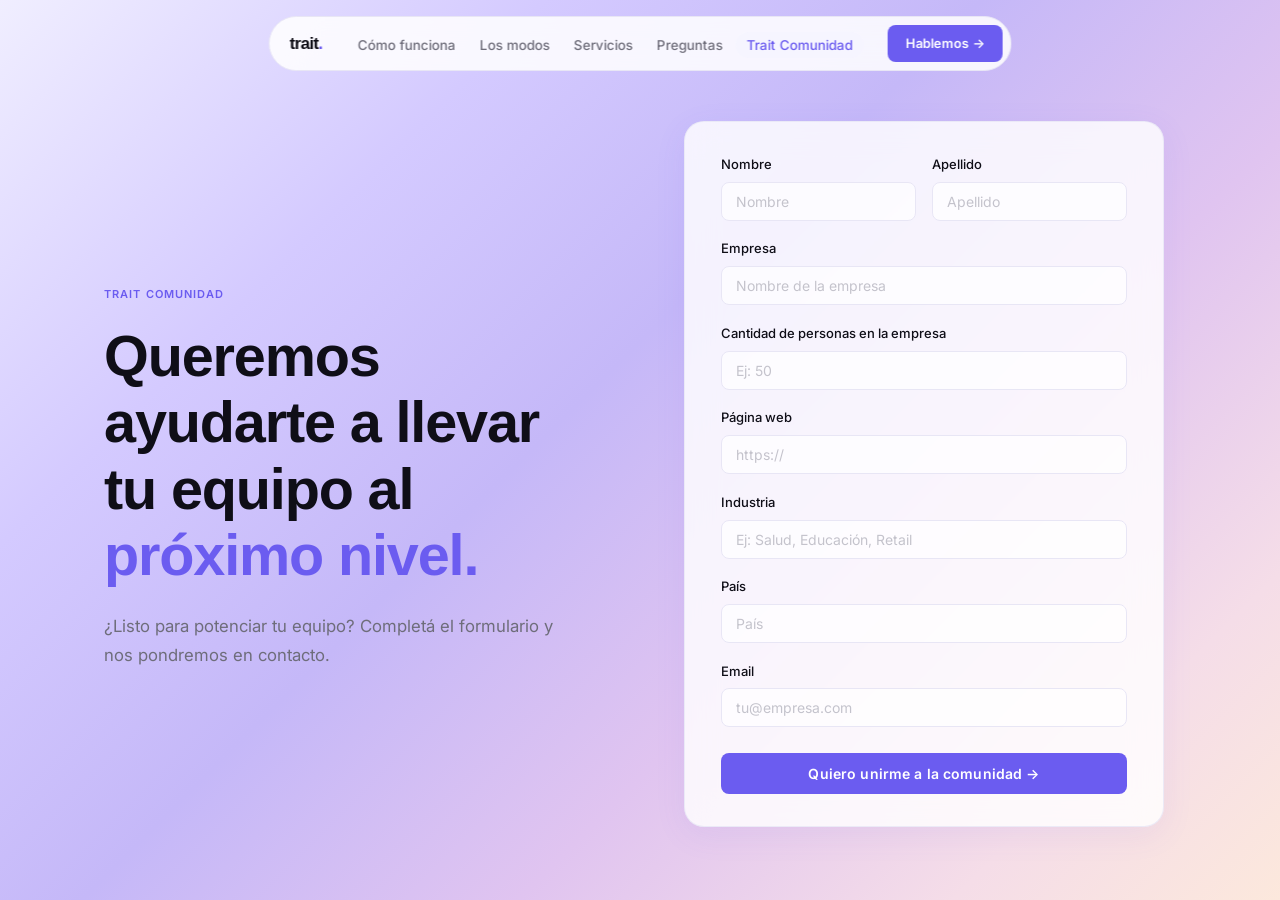
==== commit 4bdbbe71: "Revert "Apply Director de Diseño design system upgrade" This reverts commit dd42f6fbef259dcfd4f3a760" ====
--- a/comunidad/index.html
+++ b/comunidad/index.html
@@ -7,7 +7,8 @@
   <meta name="description" content="Completá el formulario y nos ponemos en contacto para potenciar tu equipo con Trait.">
   <link rel="preconnect" href="https://fonts.googleapis.com">
   <link rel="preconnect" href="https://fonts.gstatic.com" crossorigin>
-  <link href="https://fonts.googleapis.com/css2?family=Fraunces:ital,opsz,wght@0,9..144,400;0,9..144,600;0,9..144,700;1,9..144,400;1,9..144,600;1,9..144,700&family=Geist+Mono:wght@400;500;600&family=Inter:wght@400;500;600&display=swap" rel="stylesheet">
+  <link href="https://api.fontshare.com/v2/css?f[]=satoshi@400,500,700,900&display=swap" rel="stylesheet">
+  <link href="https://fonts.googleapis.com/css2?family=Inter:wght@400;500;600&display=swap" rel="stylesheet">
   <link rel="icon" type="image/svg+xml" href="../favicon.svg">
   <link rel="stylesheet" href="../style.css">
   <link rel="stylesheet" href="comunidad.css">
--- a/style.css
+++ b/style.css
@@ -1,43 +1,28 @@
 /* ══════════════════════════════════════════════════
-   DESIGN TOKENS
+   TOKENS
 ══════════════════════════════════════════════════ */
 :root {
-  /* Fonts */
-  --font-serif: 'Fraunces', Georgia, serif;
-  --font-sans:  'Inter', system-ui, -apple-system, sans-serif;
-  --font-mono:  'Geist Mono', 'Courier New', monospace;
-
-  /* Backgrounds — cold grayscale */
-  --bg-white:   #FFFFFF;
-  --bg-faint:   #F8F8FC;
-  --bg-light:   #F2F2F8;
-  --bg-dark:    #0C0C12;
-
-  /* Text */
-  --text-primary:   #0A0A10;
-  --text-body:      #42425A;
-  --text-secondary: #72728A;
-  --text-disabled:  #A8A8C0;
-
-  /* Text on dark */
-  --on-dark:        rgba(255,255,255,0.90);
-  --on-dark-muted:  rgba(255,255,255,0.42);
-  --on-dark-dim:    rgba(255,255,255,0.20);
-  --on-dark-border: rgba(255,255,255,0.07);
-
-  /* Borders */
-  --border:       #E2E2EE;
-  --border-faint: #EEEEF6;
-
-  /* Accent — corporate blue, CTAs only */
-  --accent:       #1347C8;
-  --accent-dim:   #6B9BF5;
-  --accent-hover: #0F3DB0;
-  --accent-pale:  rgba(19, 71, 200, 0.08);
-
-  /* Motion */
-  --ease-enter: cubic-bezier(0.16, 1, 0.3, 1);
-  --ease-exit:  cubic-bezier(0.4, 0, 1, 1);
+  --bg-primary:    #FFFFFF;
+  --bg-subtle:     #F6F5FF;
+  --bg-dark:       #0D0C14;
+  --bg-dark-raise: #141220;
+  --accent:        #6B5CF0;
+  --accent-mid:    #9B8EF5;
+  --accent-pale:   #E0DBFC;
+
+  --text-heading:   #0D0C14;
+  --text-body:      #3D3D4E;
+  --text-secondary: #6E6D7A;
+  --text-disabled:  #B5B2C8;
+
+  --on-dark:        rgba(255,255,255,0.92);
+  --on-dark-muted:  rgba(255,255,255,0.48);
+  --on-dark-dim:    rgba(255,255,255,0.22);
+  --on-dark-border: rgba(255,255,255,0.08);
+
+  --border:         #E8E6F5;
+  --ease-enter:     cubic-bezier(0.16, 1, 0.3, 1);
+  --ease-exit:      cubic-bezier(0.4, 0, 1, 1);
 }
 
 /* ══════════════════════════════════════════════════
@@ -46,50 +31,45 @@
 *, *::before, *::after { box-sizing: border-box; margin: 0; padding: 0; }
 html { scroll-behavior: smooth; }
 body {
-  background: var(--bg-white);
+  background: var(--bg-primary);
   color: var(--text-body);
-  font-family: var(--font-sans);
+  font-family: 'Inter', system-ui, sans-serif;
   font-size: 16px;
   line-height: 1.65;
   -webkit-font-smoothing: antialiased;
-  -moz-osx-font-smoothing: grayscale;
 }
 
 /* ══════════════════════════════════════════════════
    TYPOGRAPHY
 ══════════════════════════════════════════════════ */
+h1, h2, h3, .wordmark, .footer-wordmark {
+  font-family: 'Satoshi', sans-serif;
+}
 h1 {
-  font-family: var(--font-serif);
-  font-optical-sizing: auto;
-  font-size: clamp(52px, 7vw, 96px);
+  font-size: clamp(56px, 7vw, 96px);
   font-weight: 700;
-  font-style: italic;
-  color: var(--text-primary);
-  letter-spacing: -0.015em;
+  color: var(--text-heading);
+  letter-spacing: -0.04em;
   line-height: 1.0;
 }
 h2 {
-  font-family: var(--font-serif);
-  font-optical-sizing: auto;
-  font-size: clamp(32px, 4vw, 54px);
+  font-size: clamp(36px, 4vw, 58px);
   font-weight: 700;
-  font-style: normal;
-  color: var(--text-primary);
-  letter-spacing: -0.01em;
-  line-height: 1.1;
+  color: var(--text-heading);
+  letter-spacing: -0.035em;
+  line-height: 1.08;
 }
 h3 {
-  font-family: var(--font-sans);
-  font-size: 18px;
-  font-weight: 600;
-  color: var(--text-primary);
-  letter-spacing: -0.01em;
+  font-size: 21px;
+  font-weight: 600;
+  color: var(--text-heading);
+  letter-spacing: -0.02em;
   line-height: 1.3;
   margin-bottom: 8px;
 }
 
-.accent-text      { color: var(--accent); }
-.text-accent-light { color: var(--accent-dim); }
+.accent-text       { color: var(--accent); }
+.text-accent-light { color: var(--accent-mid); }
 
 /* ══════════════════════════════════════════════════
    LAYOUT
@@ -102,27 +82,27 @@
 section { padding: 160px 0; }
 
 /* ══════════════════════════════════════════════════
-   LABELS / EYEBROWS — Geist Mono
+   LABELS / EYEBROWS
 ══════════════════════════════════════════════════ */
 .eyebrow {
   display: inline-block;
-  font-family: var(--font-mono);
-  font-size: 10.5px;
-  font-weight: 500;
-  letter-spacing: 0.14em;
+  font-family: 'Inter', sans-serif;
+  font-size: 11px;
+  font-weight: 600;
+  letter-spacing: 0.12em;
   text-transform: uppercase;
   color: var(--accent);
   margin-bottom: 24px;
 }
 .section-tag-light {
   display: inline-block;
-  font-family: var(--font-mono);
-  font-size: 10.5px;
-  font-weight: 500;
-  letter-spacing: 0.14em;
+  font-family: 'Inter', sans-serif;
+  font-size: 11px;
+  font-weight: 600;
+  letter-spacing: 0.12em;
   text-transform: uppercase;
-  color: var(--on-dark-muted);
-  margin-bottom: 28px;
+  color: rgba(255,255,255,0.50);
+  margin-bottom: 24px;
 }
 
 /* ══════════════════════════════════════════════════
@@ -131,35 +111,35 @@
 :focus-visible {
   outline: 2px solid var(--accent);
   outline-offset: 3px;
-  border-radius: 3px;
+  border-radius: 4px;
 }
 
 /* ══════════════════════════════════════════════════
    ANIMATIONS
 ══════════════════════════════════════════════════ */
 @keyframes hero-in {
-  from { opacity: 0; transform: translateY(32px); }
+  from { opacity: 0; transform: translateY(36px); }
   to   { opacity: 1; transform: translateY(0); }
 }
 
 .reveal {
   opacity: 0;
-  transform: translateY(24px);
-  transition: opacity 700ms var(--ease-enter), transform 700ms var(--ease-enter);
+  transform: translateY(28px);
+  transition: opacity 640ms var(--ease-enter), transform 640ms var(--ease-enter);
 }
 .reveal.visible { opacity: 1; transform: translateY(0); }
 
 .reveal-left {
   opacity: 0;
-  transform: translateX(-24px);
-  transition: opacity 700ms var(--ease-enter), transform 700ms var(--ease-enter);
+  transform: translateX(-28px);
+  transition: opacity 640ms var(--ease-enter), transform 640ms var(--ease-enter);
 }
 .reveal-left.visible { opacity: 1; transform: translateX(0); }
 
 .reveal-right {
   opacity: 0;
-  transform: translateX(24px);
-  transition: opacity 700ms var(--ease-enter), transform 700ms var(--ease-enter);
+  transform: translateX(28px);
+  transition: opacity 640ms var(--ease-enter), transform 640ms var(--ease-enter);
 }
 .reveal-right.visible { opacity: 1; transform: translateX(0); }
 
@@ -172,18 +152,18 @@
   gap: 8px;
   background: var(--accent);
   color: #fff;
-  font-family: var(--font-sans);
+  font-family: 'Inter', sans-serif;
   font-size: 14px;
   font-weight: 600;
   letter-spacing: 0.01em;
-  border-radius: 7px;
+  border-radius: 8px;
   padding: 13px 24px;
   text-decoration: none;
   border: none;
   cursor: pointer;
   transition: background 200ms var(--ease-enter), transform 150ms var(--ease-enter);
 }
-.btn-primary:hover { background: var(--accent-hover); }
+.btn-primary:hover { background: #5A4DE0; }
 .btn-primary:active { transform: scale(0.97); }
 
 .btn-ghost {
@@ -191,18 +171,18 @@
   align-items: center;
   gap: 8px;
   background: transparent;
-  color: var(--text-secondary);
-  font-family: var(--font-sans);
+  color: var(--text-body);
+  font-family: 'Inter', sans-serif;
   font-size: 14px;
   font-weight: 500;
-  border-radius: 7px;
+  border-radius: 8px;
   padding: 12px 22px;
   text-decoration: none;
   border: 1px solid var(--border);
   cursor: pointer;
-  transition: border-color 200ms var(--ease-enter), color 200ms var(--ease-enter);
-}
-.btn-ghost:hover { border-color: var(--text-primary); color: var(--text-primary); }
+  transition: border-color 200ms var(--ease-enter), color 200ms var(--ease-enter), background 200ms var(--ease-enter);
+}
+.btn-ghost:hover { border-color: var(--accent-mid); color: var(--accent); background: var(--bg-subtle); }
 .btn-ghost:active { transform: scale(0.97); }
 
 .btn-arrow {
@@ -228,7 +208,7 @@
   max-width: calc(100vw - 32px);
 }
 .nav-inner {
-  background: rgba(248,248,252,0.88);
+  background: rgba(255,255,255,0.86);
   backdrop-filter: blur(24px);
   -webkit-backdrop-filter: blur(24px);
   border: 1px solid var(--border);
@@ -237,16 +217,15 @@
   display: flex;
   align-items: center;
   gap: 24px;
-  transition: background 300ms ease, box-shadow 300ms ease;
+  transition: background 300ms ease, border-color 300ms ease, box-shadow 300ms ease;
 }
 .wordmark {
-  font-family: var(--font-serif);
+  font-family: 'Satoshi', sans-serif;
   font-size: 17px;
   font-weight: 700;
-  font-style: italic;
-  color: var(--text-primary);
-  text-decoration: none;
-  letter-spacing: -0.02em;
+  color: var(--text-heading);
+  text-decoration: none;
+  letter-spacing: -0.04em;
   flex-shrink: 0;
 }
 .wordmark span { color: var(--accent); }
@@ -257,7 +236,7 @@
   align-items: center;
 }
 .nav-links a {
-  font-family: var(--font-sans);
+  font-family: 'Inter', sans-serif;
   font-size: 13.5px;
   font-weight: 500;
   color: var(--text-secondary);
@@ -267,62 +246,55 @@
   transition: color 150ms, background 150ms;
   white-space: nowrap;
 }
-.nav-links a:hover { color: var(--text-primary); background: var(--bg-light); }
-.nav-links a.active { color: var(--accent); background: var(--accent-pale); }
+.nav-links a:hover { color: var(--text-heading); background: var(--bg-subtle); }
+.nav-links a.active { color: var(--accent); background: var(--bg-subtle); }
 .nav-link-community {
-  font-family: var(--font-sans);
+  color: rgb(61, 61, 78);
   font-size: 13.5px;
+  font-family: Inter, sans-serif;
   font-weight: 500;
-  color: var(--text-secondary);
-  text-decoration: none;
   padding: 5px 11px;
   border-radius: 999px;
-  transition: color 150ms, background 150ms;
-  white-space: nowrap;
-}
-.nav-link-community:hover { color: var(--accent); background: var(--accent-pale); }
-.nav-link-community.active { color: var(--accent); background: var(--accent-pale); }
+  text-decoration: none;
+  transition: background 0.15s ease, color 0.15s ease;
+}
+.nav-link-community:hover { background: rgb(245,244,253); color: rgb(107,92,240); }
+.nav-link-community.active { background: rgb(245,244,253); color: rgb(107,92,240); }
 .btn-nav-cta {
   display: inline-flex;
   align-items: center;
   gap: 4px;
-  font-family: var(--font-sans);
+  font-family: 'Inter', sans-serif;
   font-size: 13px;
   font-weight: 600;
   color: #fff;
   background: var(--accent);
-  border-radius: 7px;
+  border-radius: 8px;
   padding: 8px 18px;
   text-decoration: none;
   flex-shrink: 0;
   white-space: nowrap;
   transition: background 200ms var(--ease-enter);
 }
-.btn-nav-cta:hover { background: var(--accent-hover); }
+.btn-nav-cta:hover { background: #5A4DE0; }
 #nav.nav-scrolled .nav-inner {
   background: rgba(255,255,255,0.97);
-  box-shadow: 0 1px 20px rgba(10,10,16,0.06);
-}
-
-/* ══════════════════════════════════════════════════
-   SECTION VARIANTS
-══════════════════════════════════════════════════ */
-.section-dark {
-  background: var(--bg-dark);
-}
-.section-dark h2 {
-  color: var(--on-dark);
-  font-style: italic;
-}
-.section-dark h3 {
-  color: var(--on-dark);
-}
-
-/* ══════════════════════════════════════════════════
-   1. HERO
+  border-color: var(--accent-pale);
+  box-shadow: 0 2px 16px rgba(13,12,20,0.06);
+}
+
+/* ══════════════════════════════════════════════════
+   SECTION BACKGROUNDS
+══════════════════════════════════════════════════ */
+.section-dark { background: var(--bg-dark); }
+.section-dark h2 { color: var(--on-dark); }
+.section-accent { background: var(--accent); }
+
+/* ══════════════════════════════════════════════════
+   HERO
 ══════════════════════════════════════════════════ */
 #hero {
-  background: var(--bg-faint);
+  background: var(--bg-primary);
   min-height: 100vh;
   display: flex;
   align-items: stretch;
@@ -336,18 +308,12 @@
   flex-direction: column;
   justify-content: space-between;
 }
-
-/* Parallax container — JS animates transform */
-.hero-content {
-  will-change: transform;
-}
-
 .hero-tag {
   display: inline-block;
-  font-family: var(--font-mono);
-  font-size: 10px;
-  font-weight: 500;
-  letter-spacing: 0.18em;
+  font-family: 'Inter', sans-serif;
+  font-size: 11px;
+  font-weight: 600;
+  letter-spacing: 0.14em;
   text-transform: uppercase;
   color: var(--text-disabled);
   margin-bottom: 40px;
@@ -356,22 +322,20 @@
 .hero-headline { margin: 0; }
 .hero-line {
   display: block;
-  animation: hero-in 680ms var(--ease-enter) both;
-  animation-delay: calc(130ms + var(--line-index, 0) * 110ms);
-}
-
+  animation: hero-in 640ms var(--ease-enter) both;
+  animation-delay: calc(140ms + var(--line-index, 0) * 100ms);
+}
 .hero-foot {
   display: flex;
   align-items: flex-end;
   gap: 72px;
-  animation: hero-in 680ms var(--ease-enter) 560ms both;
+  animation: hero-in 640ms var(--ease-enter) 560ms both;
 }
 .hero-sub {
   font-size: 17px;
   color: var(--text-secondary);
   line-height: 1.75;
-  max-width: 360px;
-  font-weight: 400;
+  max-width: 380px;
 }
 .hero-ctas {
   display: flex;
@@ -381,12 +345,9 @@
 }
 
 /* ══════════════════════════════════════════════════
-   2. QUÉ ES TRAIT
-══════════════════════════════════════════════════ */
-#que-es {
-  background: var(--bg-white);
-  padding-top: 120px;
-}
+   QUÉ ES TRAIT
+══════════════════════════════════════════════════ */
+#que-es { background: var(--bg-primary); padding-top: 120px; }
 .que-es-layout {
   display: grid;
   grid-template-columns: 1fr 1fr;
@@ -396,36 +357,36 @@
 .que-es-left h2 {
   position: sticky;
   top: 120px;
-  font-style: italic;
-}
-.que-es-right { padding-top: 8px; }
+}
+.que-es-right {
+  padding-top: 10px;
+}
 .que-es-right p {
   font-size: 19px;
   color: var(--text-body);
-  line-height: 1.82;
+  line-height: 1.8;
   font-weight: 400;
 }
 
 /* ══════════════════════════════════════════════════
-   3. PROBLEMA — dark
+   PROBLEMA — DARK
 ══════════════════════════════════════════════════ */
 #problema { padding: 120px 0 140px; }
 .problema-heading {
-  max-width: 820px;
+  max-width: 800px;
   margin-bottom: 32px;
 }
 .problema-body {
-  font-family: var(--font-sans);
   font-size: 17px;
   color: var(--on-dark-muted);
-  line-height: 1.82;
-  max-width: 600px;
+  line-height: 1.8;
+  max-width: 620px;
   margin-bottom: 80px;
 }
-
 .stats-row {
   display: flex;
   align-items: flex-start;
+  gap: 0;
   border-top: 1px solid var(--on-dark-border);
   padding-top: 56px;
 }
@@ -436,38 +397,37 @@
 .stat-block:last-child { padding-right: 0; }
 .stat-divider {
   width: 1px;
-  align-self: stretch;
-  max-height: 110px;
+  height: 100px;
   background: var(--on-dark-border);
   flex-shrink: 0;
-  margin: 4px 48px 0;
+  margin: 8px 48px 0;
 }
 .stat-num {
   display: block;
-  font-family: var(--font-mono);
-  font-size: clamp(48px, 6.5vw, 88px);
-  font-weight: 600;
+  font-family: 'Satoshi', sans-serif;
+  font-size: clamp(52px, 6.5vw, 88px);
+  font-weight: 700;
   color: #fff;
-  letter-spacing: -0.04em;
+  letter-spacing: -0.05em;
   line-height: 1;
   margin-bottom: 16px;
 }
 .stat-text {
-  font-size: clamp(34px, 4.5vw, 58px);
-  line-height: 1.08;
+  font-size: clamp(36px, 4.5vw, 60px);
+  line-height: 1.05;
 }
 .stat-label {
-  font-family: var(--font-sans);
-  font-size: 13.5px;
+  font-family: 'Inter', sans-serif;
+  font-size: 14px;
   color: var(--on-dark-muted);
   line-height: 1.65;
-  max-width: 210px;
-}
-
-/* ══════════════════════════════════════════════════
-   4. SOLUCIÓN
-══════════════════════════════════════════════════ */
-#solucion { background: var(--bg-light); }
+  max-width: 220px;
+}
+
+/* ══════════════════════════════════════════════════
+   SOLUCIÓN
+══════════════════════════════════════════════════ */
+#solucion { background: var(--bg-subtle); }
 .solucion-layout {
   display: grid;
   grid-template-columns: 1fr 1fr;
@@ -477,46 +437,46 @@
 .solucion-heading {
   position: sticky;
   top: 120px;
-  font-style: italic;
 }
 .solucion-body {
   display: flex;
   flex-direction: column;
   gap: 24px;
-  padding-top: 8px;
+  padding-top: 10px;
 }
 .solucion-body p {
   font-size: 17px;
   color: var(--text-body);
-  line-height: 1.82;
+  line-height: 1.8;
 }
 .solucion-quote {
-  margin-top: 16px;
-  padding-top: 36px;
+  margin-top: 24px;
+  padding-top: 40px;
   border-top: 1px solid var(--border);
-  font-family: var(--font-serif);
-  font-optical-sizing: auto;
-  font-style: italic;
-  font-size: clamp(19px, 2vw, 24px);
-  font-weight: 600;
+  font-family: 'Satoshi', sans-serif;
+  font-size: clamp(20px, 2.2vw, 26px);
+  font-weight: 700;
   color: var(--accent);
-  letter-spacing: -0.01em;
-  line-height: 1.45;
-}
-
-/* ══════════════════════════════════════════════════
-   5. MÉTODO TRAIT
-══════════════════════════════════════════════════ */
-#metodo { background: var(--bg-white); }
+  letter-spacing: -0.025em;
+  line-height: 1.4;
+  font-style: normal;
+}
+
+/* ══════════════════════════════════════════════════
+   MÉTODO TRAIT
+══════════════════════════════════════════════════ */
+#metodo { background: var(--bg-primary); }
 .metodo-head { margin-bottom: 80px; }
-.metodo-head h2 { margin: 8px 0 28px; font-style: italic; }
+.metodo-head h2 { margin: 8px 0 28px; }
 .metodo-intro {
   font-size: 17px;
   color: var(--text-secondary);
-  line-height: 1.82;
+  line-height: 1.8;
   max-width: 580px;
 }
-.metodo-steps { border-top: 1px solid var(--border); }
+.metodo-steps {
+  border-top: 1px solid var(--border);
+}
 .metodo-step {
   display: grid;
   grid-template-columns: 80px 1fr;
@@ -526,58 +486,55 @@
   align-items: start;
 }
 .metodo-marker {
-  font-family: var(--font-mono);
-  font-size: 12px;
-  font-weight: 500;
+  font-family: 'Satoshi', sans-serif;
+  font-size: 13px;
+  font-weight: 700;
   color: var(--text-disabled);
-  letter-spacing: 0.08em;
+  letter-spacing: 0.06em;
   padding-top: 4px;
 }
 .metodo-content { min-width: 0; }
 .metodo-tagline {
-  font-family: var(--font-sans);
-  font-size: 14px;
+  font-size: 15px;
   font-weight: 500;
   color: var(--accent);
-  margin: 6px 0 14px;
+  margin-bottom: 14px;
   line-height: 1.5;
-  letter-spacing: 0.005em;
 }
 .metodo-desc {
   font-size: 16px;
   color: var(--text-body);
+  line-height: 1.75;
+  max-width: 600px;
+}
+.metodo-conclusion {
+  margin-top: 64px;
+  font-family: 'Satoshi', sans-serif;
+  font-size: clamp(18px, 2vw, 24px);
+  font-weight: 600;
+  color: var(--text-heading);
+  letter-spacing: -0.02em;
+  line-height: 1.4;
+  max-width: 680px;
+  padding-top: 48px;
+  border-top: 1px solid var(--border);
+}
+
+/* ══════════════════════════════════════════════════
+   COMUNIDAD TRAIT
+══════════════════════════════════════════════════ */
+#comunidad-section { padding: 140px 0; }
+.comunidad-heading {
+  color: #fff;
+  margin: 0 0 24px;
+  max-width: 700px;
+}
+.comunidad-intro {
+  font-size: 17px;
+  color: rgba(255,255,255,0.70);
   line-height: 1.8;
   max-width: 600px;
-}
-.metodo-conclusion {
-  margin-top: 64px;
-  padding-top: 48px;
-  border-top: 1px solid var(--border);
-  font-family: var(--font-serif);
-  font-optical-sizing: auto;
-  font-style: italic;
-  font-size: clamp(18px, 2vw, 23px);
-  font-weight: 600;
-  color: var(--text-primary);
-  letter-spacing: -0.01em;
-  line-height: 1.45;
-  max-width: 660px;
-}
-
-/* ══════════════════════════════════════════════════
-   6. COMUNIDAD TRAIT (dark)
-══════════════════════════════════════════════════ */
-#comunidad-section { padding: 140px 0; }
-.comunidad-heading {
-  margin: 0 0 24px;
-  max-width: 680px;
-}
-.comunidad-intro {
-  font-size: 17px;
-  color: var(--on-dark-muted);
-  line-height: 1.82;
-  max-width: 580px;
-  margin-bottom: 64px;
+  margin-bottom: 72px;
 }
 .comunidad-cards {
   display: grid;
@@ -586,30 +543,30 @@
   margin-bottom: 80px;
 }
 .comunidad-card {
-  background: rgba(255,255,255,0.05);
-  border: 1px solid var(--on-dark-border);
-  border-radius: 14px;
+  background: rgba(255,255,255,0.10);
+  border: 1px solid rgba(255,255,255,0.16);
+  border-radius: 16px;
   padding: 48px;
   display: flex;
   flex-direction: column;
-  gap: 14px;
+  gap: 16px;
+  backdrop-filter: blur(8px);
+  -webkit-backdrop-filter: blur(8px);
   transition: background 200ms var(--ease-enter), border-color 200ms var(--ease-enter);
 }
 .comunidad-card:hover {
-  background: rgba(255,255,255,0.08);
-  border-color: rgba(255,255,255,0.13);
+  background: rgba(255,255,255,0.16);
+  border-color: rgba(255,255,255,0.28);
 }
 .comunidad-card h3 {
-  font-family: var(--font-serif);
-  font-size: 20px;
-  font-weight: 600;
-  font-style: italic;
-  letter-spacing: -0.01em;
+  color: #fff;
+  font-size: 22px;
+  letter-spacing: -0.025em;
   margin-bottom: 0;
 }
 .comunidad-card p {
   font-size: 15px;
-  color: var(--on-dark-muted);
+  color: rgba(255,255,255,0.68);
   line-height: 1.75;
   flex: 1;
 }
@@ -617,36 +574,30 @@
   display: inline-flex;
   align-items: center;
   gap: 8px;
-  background: var(--accent);
+  font-family: 'Inter', sans-serif;
+  font-size: 14px;
+  font-weight: 600;
   color: #fff;
-  font-family: var(--font-sans);
-  font-size: 13.5px;
-  font-weight: 600;
-  border-radius: 7px;
-  padding: 10px 18px;
-  text-decoration: none;
-  border: none;
-  cursor: pointer;
+  text-decoration: none;
+  border-bottom: 1px solid rgba(255,255,255,0.30);
+  padding-bottom: 2px;
+  transition: border-color 200ms var(--ease-enter);
   width: fit-content;
   margin-top: 8px;
-  transition: background 200ms var(--ease-enter), transform 150ms var(--ease-enter);
-}
-.comunidad-btn:hover { background: var(--accent-hover); }
-.comunidad-btn:active { transform: scale(0.97); }
+}
+.comunidad-btn:hover { border-color: rgba(255,255,255,0.80); }
 .comunidad-cierre {
-  font-family: var(--font-serif);
-  font-optical-sizing: auto;
-  font-style: italic;
-  font-size: clamp(17px, 1.8vw, 22px);
-  font-weight: 600;
-  color: var(--on-dark-muted);
-  letter-spacing: -0.01em;
-  line-height: 1.5;
+  font-family: 'Satoshi', sans-serif;
+  font-size: clamp(18px, 2vw, 24px);
+  font-weight: 600;
+  color: rgba(255,255,255,0.72);
+  letter-spacing: -0.02em;
+  line-height: 1.45;
   text-align: center;
-  max-width: 580px;
+  max-width: 600px;
   margin: 0 auto;
   padding-top: 56px;
-  border-top: 1px solid var(--on-dark-border);
+  border-top: 1px solid rgba(255,255,255,0.12);
 }
 
 /* ══════════════════════════════════════════════════
@@ -655,57 +606,57 @@
 footer {
   background: var(--bg-dark);
   padding: 80px 0 40px;
-  border-top: 1px solid var(--on-dark-border);
 }
 .footer-inner {
   max-width: 1080px;
-  margin: 0 auto 72px;
+  margin: 0 auto;
   padding: 0 64px;
   display: grid;
   grid-template-columns: 1.8fr 3fr;
   gap: 80px;
+  margin-bottom: 72px;
   align-items: start;
 }
 .footer-brand { display: flex; flex-direction: column; gap: 16px; }
 .footer-wordmark {
-  font-family: var(--font-serif);
+  font-family: 'Satoshi', sans-serif;
   font-size: 20px;
   font-weight: 700;
-  font-style: italic;
   color: #fff;
   text-decoration: none;
-  letter-spacing: -0.02em;
-}
-.footer-wordmark span { color: var(--accent-dim); }
+  letter-spacing: -0.04em;
+}
+.footer-wordmark span { color: var(--accent-mid); }
 .footer-tagline {
-  font-family: var(--font-serif);
+  font-family: 'Satoshi', sans-serif;
   font-size: 15px;
   font-weight: 500;
-  font-style: italic;
   color: var(--on-dark);
   line-height: 1.6;
-  letter-spacing: -0.005em;
+  letter-spacing: -0.01em;
 }
 .footer-desc {
-  font-family: var(--font-sans);
+  font-family: 'Inter', sans-serif;
   font-size: 13px;
   color: var(--on-dark-muted);
   line-height: 1.7;
-  max-width: 290px;
+  max-width: 300px;
 }
 .footer-demo {
   display: inline-flex;
   align-items: center;
   gap: 6px;
-  font-family: var(--font-sans);
-  font-size: 13.5px;
-  font-weight: 600;
-  color: var(--accent-dim);
+  font-family: 'Inter', sans-serif;
+  font-size: 14px;
+  font-weight: 600;
+  color: #fff;
   text-decoration: none;
   transition: color 200ms;
+  border-bottom: 1px solid rgba(255,255,255,0.25);
+  padding-bottom: 2px;
   width: fit-content;
 }
-.footer-demo:hover { color: #fff; }
+.footer-demo:hover { border-color: rgba(255,255,255,0.70); }
 .footer-social-icons {
   display: flex;
   gap: 8px;
@@ -714,16 +665,16 @@
 .social-icon {
   width: 36px;
   height: 36px;
-  background: rgba(255,255,255,0.05);
+  background: rgba(255,255,255,0.06);
   border: 1px solid var(--on-dark-border);
-  border-radius: 7px;
+  border-radius: 8px;
   display: flex;
   align-items: center;
   justify-content: center;
   flex-shrink: 0;
   transition: background 200ms var(--ease-enter), border-color 200ms;
 }
-.social-icon:hover { background: rgba(255,255,255,0.10); border-color: rgba(255,255,255,0.15); }
+.social-icon:hover { background: rgba(255,255,255,0.12); border-color: rgba(255,255,255,0.18); }
 .social-icon svg { width: 15px; height: 15px; fill: var(--on-dark-muted); display: block; }
 
 .footer-nav-cols {
@@ -733,23 +684,24 @@
 }
 .footer-nav-col ul { list-style: none; }
 .footer-nav-title {
-  font-family: var(--font-mono);
-  font-size: 10px;
-  font-weight: 500;
-  letter-spacing: 0.14em;
+  font-family: 'Inter', sans-serif;
+  font-size: 11px;
+  font-weight: 600;
+  letter-spacing: 0.10em;
   text-transform: uppercase;
   color: var(--on-dark-dim);
   margin-bottom: 20px;
 }
 .footer-nav-col li { margin-bottom: 12px; }
 .footer-nav-col a {
-  font-family: var(--font-sans);
-  font-size: 13.5px;
+  font-family: 'Inter', sans-serif;
+  font-size: 14px;
   color: var(--on-dark-muted);
   text-decoration: none;
   transition: color 200ms;
 }
 .footer-nav-col a:hover { color: #fff; }
+
 .footer-bottom {
   max-width: 1080px;
   margin: 0 auto;
@@ -757,9 +709,8 @@
   border-top: 1px solid var(--on-dark-border);
 }
 .footer-bottom p {
-  font-family: var(--font-mono);
-  font-size: 11px;
-  letter-spacing: 0.05em;
+  font-family: 'Inter', sans-serif;
+  font-size: 13px;
   color: var(--on-dark-dim);
 }
 
@@ -767,11 +718,10 @@
    RESPONSIVE
 ══════════════════════════════════════════════════ */
 @media (max-width: 1024px) {
-  .que-es-layout   { grid-template-columns: 1fr; gap: 48px; }
+  .que-es-layout  { grid-template-columns: 1fr; gap: 48px; }
   .solucion-layout { grid-template-columns: 1fr; gap: 48px; }
-  .que-es-left h2  { position: static; }
+  .que-es-left h2 { position: static; }
   .solucion-heading { position: static; }
-  .footer-inner    { grid-template-columns: 1fr; gap: 56px; }
 }
 
 @media (max-width: 768px) {
@@ -781,15 +731,16 @@
 
   #hero { min-height: auto; }
   .hero-inner { padding: 128px 24px 80px; gap: 56px; }
-  .hero-foot  { flex-direction: column; align-items: flex-start; gap: 32px; }
-  .hero-sub   { max-width: 100%; }
-  .hero-ctas  { flex-direction: column; width: 100%; }
+  .hero-foot { flex-direction: column; align-items: flex-start; gap: 32px; }
+  .hero-sub { max-width: 100%; }
+  .hero-ctas { flex-direction: column; width: 100%; }
   .hero-ctas .btn-primary,
-  .hero-ctas .btn-ghost   { justify-content: center; }
+  .hero-ctas .btn-ghost { justify-content: center; }
 
   #que-es { padding-top: 80px; }
 
   #problema { padding: 80px 0 96px; }
+  .problema-body { margin-bottom: 48px; }
   .stats-row { flex-direction: column; gap: 40px; padding-top: 40px; }
   .stat-divider { display: none; }
   .stat-block { padding-right: 0; }
@@ -797,10 +748,10 @@
   .metodo-step { grid-template-columns: 48px 1fr; gap: 24px; padding: 48px 0; }
 
   .comunidad-cards { grid-template-columns: 1fr; }
-  .comunidad-card  { padding: 32px; }
-
-  .footer-inner { padding: 0 24px; gap: 48px; }
-  .footer-nav-cols { grid-template-columns: 1fr 1fr; gap: 32px 20px; }
+  .comunidad-card { padding: 32px; }
+
+  .footer-inner { grid-template-columns: 1fr; gap: 56px; padding: 0 24px; }
+  .footer-nav-cols { grid-template-columns: 1fr 1fr; gap: 32px 24px; }
   .footer-bottom { padding: 24px 24px 0; }
 }
 
@@ -822,5 +773,4 @@
     opacity: 1 !important;
     transform: none !important;
   }
-  .hero-content { will-change: auto !important; }
-}
+}
--- a/comunidad/comunidad.css
+++ b/comunidad/comunidad.css
@@ -1,31 +1,41 @@
-/* ── FONT/TOKEN OVERRIDES (aligns with new design system) ── */
+/* ============================================
+   VARIABLES (mismos tokens que el sitio)
+   ============================================ */
 :root {
-  --color-accent:        #1347C8;
-  --color-accent-light:  rgba(19, 71, 200, 0.08);
-  --color-accent-border: #E2E2EE;
+  --color-accent:        #6B5CF0;
+  --color-accent-light:  #EBE9FC;
+  --color-accent-border: #E8E6F5;
   --color-bg-white:      #FFFFFF;
-  --color-text-main:     #0A0A10;
-  --color-text-muted:    #72728A;
-  --font-heading:        'Fraunces', Georgia, serif;
+  --color-text-main:     #0F0E17;
+  --color-text-muted:    #6E6D7A;
+  --font-heading:        'Satoshi', sans-serif;
   --font-body:           'Inter', system-ui, sans-serif;
-  --font-mono:           'Geist Mono', 'Courier New', monospace;
-  --radius-card:         14px;
+  --radius-card:         12px;
   --radius-pill:         999px;
 }
 
-/* ── PAGE BACKGROUND ── */
+/* ============================================
+   FONDO DEGRADADO (inspirado en la imagen)
+   Se reemplaza el fondo blanco por un gradiente
+   púrpura → rosa → melocotón, usando los
+   colores de Trait como base
+   ============================================ */
 .comunidad-page {
   min-height: 100vh;
   background: linear-gradient(
-    150deg,
-    #F2F2F8 0%,
-    #E8EDF8 35%,
-    #D8E4F4 65%,
-    #C6D6F0 100%
+    135deg,
+    #f0eeff 0%,       /* lavender muy claro (paleta Trait) */
+    #d4caff 25%,      /* púrpura suave */
+    #c5b8f8 45%,      /* púrpura medio */
+    #e0c4f0 65%,      /* lila rosado */
+    #f5dde8 85%,      /* rosado claro */
+    #fce8dc 100%      /* melocotón */
   );
 }
 
-/* ── HERO SPLIT LAYOUT ── */
+/* ============================================
+   HERO LAYOUT — split en dos columnas
+   ============================================ */
 .comunidad-hero {
   display: grid;
   grid-template-columns: 1fr 1fr;
@@ -45,41 +55,44 @@
   }
 }
 
-/* ── LEFT: TEXT ── */
+/* ============================================
+   LADO IZQUIERDO — Texto
+   ============================================ */
 .eyebrow {
-  display: inline-block;
-  font-family: var(--font-mono);
-  font-size: 10.5px;
-  font-weight: 500;
-  letter-spacing: 0.14em;
+  font-family: var(--font-body);
+  font-size: 11px;
+  font-weight: 600;
+  letter-spacing: 1.1px;
   text-transform: uppercase;
   color: var(--color-accent);
-  margin-bottom: 1.5rem;
+  margin-bottom: 1.25rem;
 }
 
 .comunidad-hero__heading {
   font-family: var(--font-heading);
-  font-optical-sizing: auto;
   font-size: clamp(2.4rem, 4.5vw, 3.8rem);
   font-weight: 700;
-  font-style: italic;
   color: var(--color-text-main);
-  line-height: 1.1;
+  line-height: 1.15;
   margin-bottom: 1.5rem;
   letter-spacing: -0.02em;
 }
 
-.accent-text { color: var(--color-accent); }
+.accent-text {
+  color: var(--color-accent);
+}
 
 .comunidad-hero__sub {
   font-family: var(--font-body);
   font-size: 1.05rem;
   color: var(--color-text-muted);
-  line-height: 1.75;
+  line-height: 1.7;
   max-width: 460px;
 }
 
-/* ── RIGHT: FORM ── */
+/* ============================================
+   LADO DERECHO — Formulario card
+   ============================================ */
 .comunidad-hero__right {
   display: flex;
   justify-content: center;
@@ -87,18 +100,18 @@
 }
 
 .comunidad-form {
-  background: rgba(255,255,255,0.84);
-  backdrop-filter: blur(20px);
-  -webkit-backdrop-filter: blur(20px);
-  border: 1px solid rgba(255,255,255,0.72);
-  border-radius: 18px;
+  background: rgba(255, 255, 255, 0.82);
+  backdrop-filter: blur(16px);
+  -webkit-backdrop-filter: blur(16px);
+  border: 0.625px solid rgba(232, 230, 245, 0.8);
+  border-radius: 20px;
   padding: 2rem 2.25rem;
   width: 100%;
   max-width: 480px;
   display: flex;
   flex-direction: column;
   gap: 1.1rem;
-  box-shadow: 0 8px 40px rgba(19, 71, 200, 0.07), 0 1px 3px rgba(0,0,0,0.05);
+  box-shadow: 0 8px 32px rgba(107, 92, 240, 0.08);
 }
 
 .form-row {
@@ -124,8 +137,8 @@
   font-family: var(--font-body);
   font-size: 14px;
   color: var(--color-text-main);
-  background: rgba(255,255,255,0.7);
-  border: 1px solid var(--color-accent-border);
+  background: rgba(255, 255, 255, 0.7);
+  border: 0.625px solid var(--color-accent-border);
   border-radius: 8px;
   padding: 10px 14px;
   outline: none;
@@ -134,11 +147,13 @@
   box-sizing: border-box;
 }
 
-.form-group input::placeholder { color: #C0C0D4; }
+.form-group input::placeholder {
+  color: #C4C3CC;
+}
 
 .form-group input:focus {
   border-color: var(--color-accent);
-  box-shadow: 0 0 0 3px rgba(19, 71, 200, 0.12);
+  box-shadow: 0 0 0 3px rgba(107, 92, 240, 0.12);
   background: #ffffff;
 }
 
@@ -154,15 +169,19 @@
   font-weight: 600;
   cursor: pointer;
   margin-top: 0.5rem;
-  transition: background 0.2s ease, transform 0.15s ease;
+  transition: opacity 0.2s ease, transform 0.2s ease;
   letter-spacing: 0.01em;
 }
 
-.form-submit:hover { background: #0F3DB0; }
-.form-submit:active { transform: scale(0.98); }
+.form-submit:hover {
+  opacity: 0.9;
+  transform: translateY(-1px);
+}
 
-/* ── NAV ACTIVE STATE ON COMUNIDAD PAGE ── */
+/* ============================================
+   NAV OVERRIDE en la página comunidad
+   ============================================ */
 .comunidad-page .nav-link-community {
-  background: rgba(19, 71, 200, 0.08);
-  color: #1347C8;
+  background: rgb(245, 244, 253);
+  color: rgb(107, 92, 240);
 }
